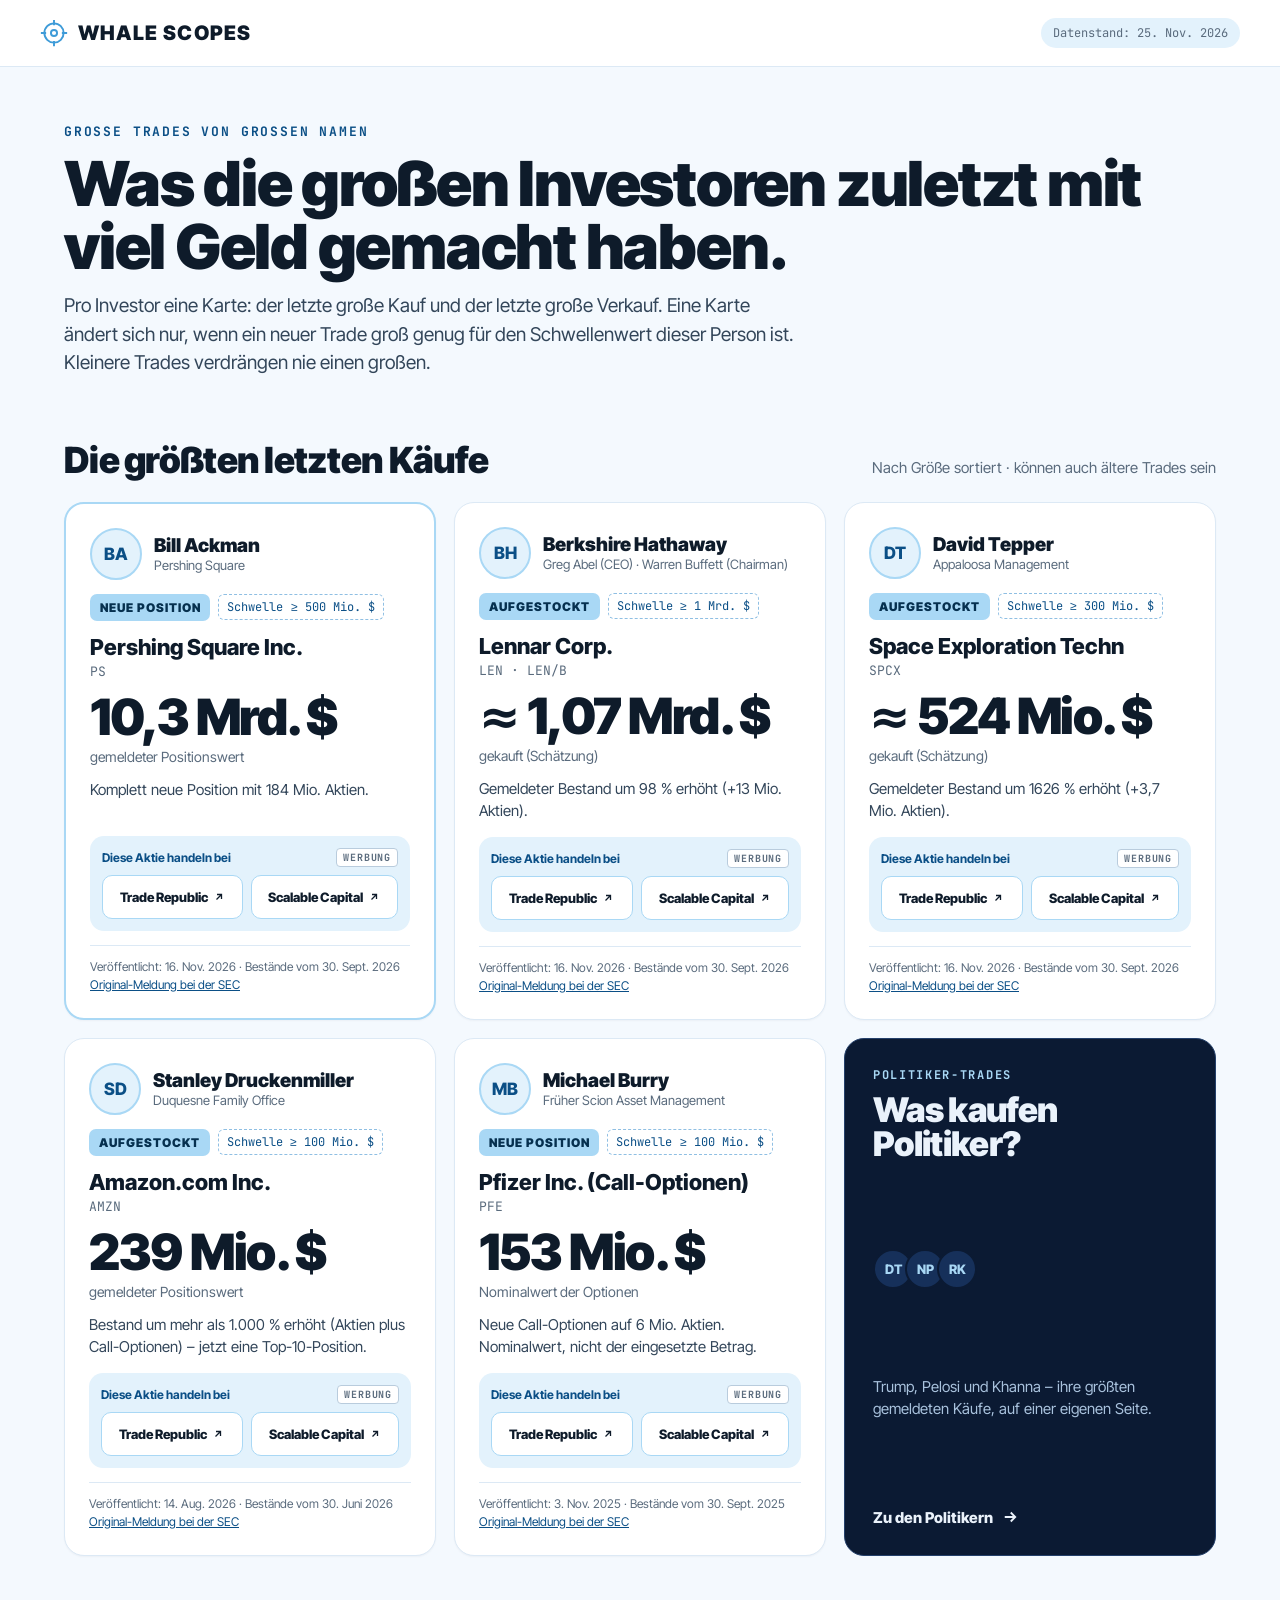
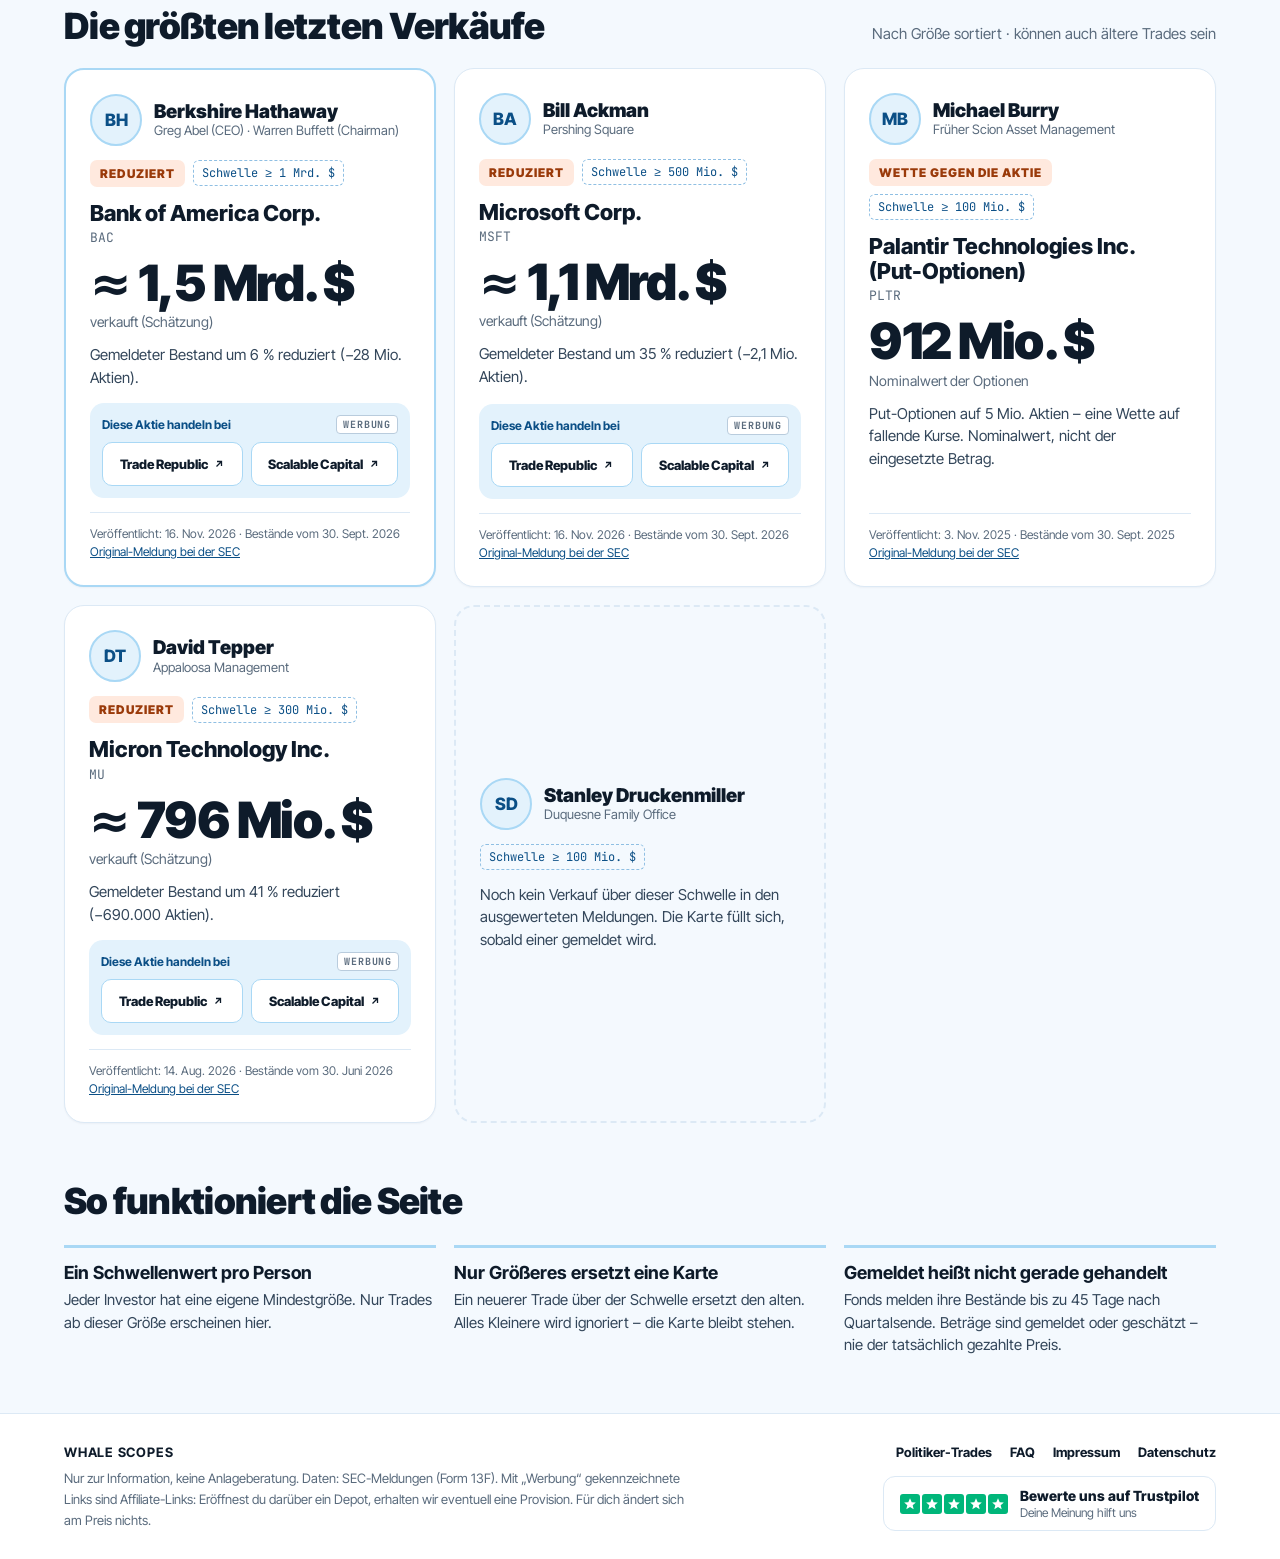
==== docs/index.html @ da3ca502 "Update big moves" ====
<!doctype html>
<html lang="de">
<head>
<meta charset="utf-8">
<meta name="viewport" content="width=device-width, initial-scale=1">
<title>Was kaufen Buffett, Burry &amp; Co.? Aktuelle Trades | Whale Scopes</title>
<meta name="description" content="Die größten Käufe und Verkäufe von Berkshire Hathaway, Bill Ackman, Michael Burry &amp; Co. – täglich aus den offiziellen SEC-Meldungen, einfach erklärt.">
<meta name="theme-color" content="#F4F9FE">
<meta name="trustpilot-one-time-domain-verification-id" content="1cc8e668-2d0d-4c71-b0ce-510bf05b05b6"/>
<meta name="google-site-verification" content="2f5mB1cgoJhLvLpvAKHWydvou3IHcgh0cFilNLKZxQE" />
<link rel="canonical" href="https://whale-scopes.com/">

<!-- Vorschau beim Teilen (WhatsApp, X, LinkedIn …) -->
<meta property="og:type" content="website">
<meta property="og:site_name" content="Whale Scopes">
<meta property="og:locale" content="de_DE">
<meta property="og:url" content="https://whale-scopes.com/">
<meta property="og:title" content="Was kaufen Buffett, Burry &amp; Co.? Aktuelle Trades | Whale Scopes">
<meta property="og:description" content="Die größten Käufe und Verkäufe von Berkshire Hathaway, Bill Ackman, Michael Burry &amp; Co. – täglich aus den offiziellen SEC-Meldungen, einfach erklärt.">
<meta property="og:image" content="https://whale-scopes.com/og-image.png">
<meta property="og:image:width" content="1200">
<meta property="og:image:height" content="630">
<meta property="og:image:alt" content="Whale Scopes – Die großen Trades der großen Investoren">
<meta name="twitter:card" content="summary_large_image">

<link rel="icon" href="favicon.svg" type="image/svg+xml">
<link rel="apple-touch-icon" href="apple-touch-icon.png">
<link rel="preload" href="fonts/inter-tight-latin-wght-normal.woff2" as="font" type="font/woff2" crossorigin>
<link rel="stylesheet" href="styles.css">
<!-- Besucherstatistik ohne Cookies (Umami, siehe Datenschutzerklärung) -->
<script defer src="https://cloud.umami.is/script.js" data-website-id="475a2504-5ea3-425f-859b-b7cc82db88a3"></script>
<script src="common.js"></script>
<script src="cards.js"></script>

<script type="application/ld+json">
{
  "@context": "https://schema.org",
  "@type": "WebSite",
  "name": "Whale Scopes",
  "url": "https://whale-scopes.com/",
  "inLanguage": "de",
  "description": "Die größten gemeldeten Aktienkäufe und -verkäufe bekannter Investoren und Politiker, verständlich aufbereitet aus offiziellen Meldungen.",
  "publisher": {
    "@type": "Organization",
    "name": "Whale Scopes",
    "url": "https://whale-scopes.com/",
    "logo": "https://whale-scopes.com/apple-touch-icon.png",
    "email": "whalescopes@gmail.com"
  }
}
</script>
</head>
<body>

<header>
  <div class="wrap bar">
    <a class="logo" href="./">
      <svg width="28" height="28" viewBox="0 0 32 32" fill="none" stroke-width="2.2" aria-hidden="true"><circle cx="16" cy="16" r="11"/><circle cx="16" cy="16" r="3.5"/><path d="M16 1v6M16 25v6M1 16h6M25 16h6"/></svg>
      WHALE SCOPES
    </a>
    <span class="status" id="status" role="status"><!-- PRERENDER:status -->Zuletzt geprüft: 25. Nov. 2026<!-- /PRERENDER:status --></span>
  </div>
</header>

<main class="wrap">
  <section class="hero">
    <div class="eyebrow reveal">GROSSE TRADES VON GROSSEN NAMEN</div>
    <h1 class="reveal" style="--delay:80ms">Was die großen Investoren zuletzt mit viel Geld gemacht haben.</h1>
    <p class="lead reveal" style="--delay:160ms">Pro Investor eine Karte: der letzte große Kauf und der letzte große Verkauf. Eine Karte ändert sich nur, wenn ein neuer Trade groß genug für den Schwellenwert dieser Person ist. Kleinere Trades verdrängen nie einen großen.</p>
  </section>

  <section class="moves" aria-labelledby="buys-title">
    <div class="sec-head reveal">
      <h2 id="buys-title">Die größten letzten Käufe</h2>
      <p>Nach Größe sortiert · können auch ältere Trades sein</p>
    </div>
    <div class="grid" id="buys"><!-- PRERENDER:buys -->
    <article class="card reveal top" style="--delay:0ms" aria-label="Bill Ackman kauft Pershing Square Inc.">
      
    <div class="who">
      <div class="avatar" aria-hidden="true">BA</div>
      <div><h3 class="name">Bill Ackman</h3><div class="sub">Pershing Square</div></div>
    </div>
      <div class="row">
        <span class="label buy">NEUE POSITION</span><span class="threshold" title="Nur Trades ab dieser Größe werden angezeigt">Schwelle ≥ 500 Mio. $</span>
      </div>
      <div><div class="company">Pershing Square Inc.</div><div class="ticker">PS</div></div>
      <div><div class="amount">10,3 Mrd. $</div><div class="amount-note">gemeldeter Positionswert</div></div>
      <p class="note">Komplett neue Position mit 184 Mio. Aktien.</p>
      <div class="brokers">
        <div class="brokers-head"><span>Diese Aktie handeln bei</span><span class="ad">WERBUNG</span></div>
        <div class="brokers-row"><a class="broker-btn" href="https://traderepublic.com/de-de" target="_blank" rel="sponsored noopener">Trade Republic
        <svg width="12" height="12" viewBox="0 0 24 24" fill="none" stroke="currentColor" stroke-width="2.6" aria-hidden="true"><path d="M7 17L17 7M8 7h9v9"/></svg></a><a class="broker-btn" href="https://de.scalable.capital/" target="_blank" rel="sponsored noopener">Scalable Capital
        <svg width="12" height="12" viewBox="0 0 24 24" fill="none" stroke="currentColor" stroke-width="2.6" aria-hidden="true"><path d="M7 17L17 7M8 7h9v9"/></svg></a></div>
      </div>
      <div class="meta">Veröffentlicht: 16. Nov. 2026 · Bestände vom 30. Sept. 2026<br>
        <a href="https://www.sec.gov/Archives/edgar/data/2026053/000117266126005427/" target="_blank" rel="noopener">Original-Meldung bei der SEC</a></div>
    </article>
    <article class="card reveal" style="--delay:90ms" aria-label="Berkshire Hathaway kauft Lennar Corp.">
      
    <div class="who">
      <div class="avatar" aria-hidden="true">BH</div>
      <div><h3 class="name">Berkshire Hathaway</h3><div class="sub">Greg Abel (CEO) · Warren Buffett (Chairman)</div></div>
    </div>
      <div class="row">
        <span class="label buy">AUFGESTOCKT</span><span class="threshold" title="Nur Trades ab dieser Größe werden angezeigt">Schwelle ≥ 1 Mrd. $</span>
      </div>
      <div><div class="company">Lennar Corp.</div><div class="ticker">LEN · LEN/B</div></div>
      <div><div class="amount">≈ 1,07 Mrd. $</div><div class="amount-note">gekauft (Schätzung)</div></div>
      <p class="note">Gemeldeter Bestand um 98 % erhöht (+13 Mio. Aktien).</p>
      <div class="brokers">
        <div class="brokers-head"><span>Diese Aktie handeln bei</span><span class="ad">WERBUNG</span></div>
        <div class="brokers-row"><a class="broker-btn" href="https://traderepublic.com/de-de" target="_blank" rel="sponsored noopener">Trade Republic
        <svg width="12" height="12" viewBox="0 0 24 24" fill="none" stroke="currentColor" stroke-width="2.6" aria-hidden="true"><path d="M7 17L17 7M8 7h9v9"/></svg></a><a class="broker-btn" href="https://de.scalable.capital/" target="_blank" rel="sponsored noopener">Scalable Capital
        <svg width="12" height="12" viewBox="0 0 24 24" fill="none" stroke="currentColor" stroke-width="2.6" aria-hidden="true"><path d="M7 17L17 7M8 7h9v9"/></svg></a></div>
      </div>
      <div class="meta">Veröffentlicht: 16. Nov. 2026 · Bestände vom 30. Sept. 2026<br>
        <a href="https://www.sec.gov/Archives/edgar/data/1067983/000119312526463399/" target="_blank" rel="noopener">Original-Meldung bei der SEC</a></div>
    </article>
    <article class="card reveal" style="--delay:180ms" aria-label="David Tepper kauft Space Exploration Techn">
      
    <div class="who">
      <div class="avatar" aria-hidden="true">DT</div>
      <div><h3 class="name">David Tepper</h3><div class="sub">Appaloosa Management</div></div>
    </div>
      <div class="row">
        <span class="label buy">AUFGESTOCKT</span><span class="threshold" title="Nur Trades ab dieser Größe werden angezeigt">Schwelle ≥ 300 Mio. $</span>
      </div>
      <div><div class="company">Space Exploration Techn</div><div class="ticker">SPCX</div></div>
      <div><div class="amount">≈ 524 Mio. $</div><div class="amount-note">gekauft (Schätzung)</div></div>
      <p class="note">Gemeldeter Bestand um 1626 % erhöht (+3,7 Mio. Aktien).</p>
      <div class="brokers">
        <div class="brokers-head"><span>Diese Aktie handeln bei</span><span class="ad">WERBUNG</span></div>
        <div class="brokers-row"><a class="broker-btn" href="https://traderepublic.com/de-de" target="_blank" rel="sponsored noopener">Trade Republic
        <svg width="12" height="12" viewBox="0 0 24 24" fill="none" stroke="currentColor" stroke-width="2.6" aria-hidden="true"><path d="M7 17L17 7M8 7h9v9"/></svg></a><a class="broker-btn" href="https://de.scalable.capital/" target="_blank" rel="sponsored noopener">Scalable Capital
        <svg width="12" height="12" viewBox="0 0 24 24" fill="none" stroke="currentColor" stroke-width="2.6" aria-hidden="true"><path d="M7 17L17 7M8 7h9v9"/></svg></a></div>
      </div>
      <div class="meta">Veröffentlicht: 16. Nov. 2026 · Bestände vom 30. Sept. 2026<br>
        <a href="https://www.sec.gov/Archives/edgar/data/1656456/000165645626000004/" target="_blank" rel="noopener">Original-Meldung bei der SEC</a></div>
    </article>
    <article class="card reveal" style="--delay:0ms" aria-label="Stanley Druckenmiller kauft Amazon.com Inc.">
      
    <div class="who">
      <div class="avatar" aria-hidden="true">SD</div>
      <div><h3 class="name">Stanley Druckenmiller</h3><div class="sub">Duquesne Family Office</div></div>
    </div>
      <div class="row">
        <span class="label buy">AUFGESTOCKT</span><span class="threshold" title="Nur Trades ab dieser Größe werden angezeigt">Schwelle ≥ 100 Mio. $</span>
      </div>
      <div><div class="company">Amazon.com Inc.</div><div class="ticker">AMZN</div></div>
      <div><div class="amount">239 Mio. $</div><div class="amount-note">gemeldeter Positionswert</div></div>
      <p class="note">Bestand um mehr als 1.000 % erhöht (Aktien plus Call-Optionen) – jetzt eine Top-10-Position.</p>
      <div class="brokers">
        <div class="brokers-head"><span>Diese Aktie handeln bei</span><span class="ad">WERBUNG</span></div>
        <div class="brokers-row"><a class="broker-btn" href="https://traderepublic.com/de-de" target="_blank" rel="sponsored noopener">Trade Republic
        <svg width="12" height="12" viewBox="0 0 24 24" fill="none" stroke="currentColor" stroke-width="2.6" aria-hidden="true"><path d="M7 17L17 7M8 7h9v9"/></svg></a><a class="broker-btn" href="https://de.scalable.capital/" target="_blank" rel="sponsored noopener">Scalable Capital
        <svg width="12" height="12" viewBox="0 0 24 24" fill="none" stroke="currentColor" stroke-width="2.6" aria-hidden="true"><path d="M7 17L17 7M8 7h9v9"/></svg></a></div>
      </div>
      <div class="meta">Veröffentlicht: 14. Aug. 2026 · Bestände vom 30. Juni 2026<br>
        <a href="https://www.sec.gov/cgi-bin/browse-edgar?action=getcompany&amp;type=13F-HR&amp;CIK=0001536411" target="_blank" rel="noopener">Original-Meldung bei der SEC</a></div>
    </article>
    <article class="card reveal" style="--delay:90ms" aria-label="Michael Burry kauft Pfizer Inc. (Call-Optionen)">
      
    <div class="who">
      <div class="avatar" aria-hidden="true">MB</div>
      <div><h3 class="name">Michael Burry</h3><div class="sub">Früher Scion Asset Management</div></div>
    </div>
      <div class="row">
        <span class="label buy">NEUE POSITION</span><span class="threshold" title="Nur Trades ab dieser Größe werden angezeigt">Schwelle ≥ 100 Mio. $</span>
      </div>
      <div><div class="company">Pfizer Inc. (Call-Optionen)</div><div class="ticker">PFE</div></div>
      <div><div class="amount">153 Mio. $</div><div class="amount-note">Nominalwert der Optionen</div></div>
      <p class="note">Neue Call-Optionen auf 6 Mio. Aktien. Nominalwert, nicht der eingesetzte Betrag.</p>
      <div class="brokers">
        <div class="brokers-head"><span>Diese Aktie handeln bei</span><span class="ad">WERBUNG</span></div>
        <div class="brokers-row"><a class="broker-btn" href="https://traderepublic.com/de-de" target="_blank" rel="sponsored noopener">Trade Republic
        <svg width="12" height="12" viewBox="0 0 24 24" fill="none" stroke="currentColor" stroke-width="2.6" aria-hidden="true"><path d="M7 17L17 7M8 7h9v9"/></svg></a><a class="broker-btn" href="https://de.scalable.capital/" target="_blank" rel="sponsored noopener">Scalable Capital
        <svg width="12" height="12" viewBox="0 0 24 24" fill="none" stroke="currentColor" stroke-width="2.6" aria-hidden="true"><path d="M7 17L17 7M8 7h9v9"/></svg></a></div>
      </div>
      <div class="meta">Veröffentlicht: 3. Nov. 2025 · Bestände vom 30. Sept. 2025<br>
        <a href="https://www.sec.gov/Archives/edgar/data/1649339/000164933925000007/" target="_blank" rel="noopener">Original-Meldung bei der SEC</a></div>
    </article>
    <a class="gate reveal" href="politiker.html" style="--delay:180ms">
      <div>
        <div class="gate-kicker">POLITIKER-TRADES</div>
        <div class="gate-title" style="margin-top:10px">Was kaufen Politiker?</div>
      </div>
      <div class="gate-avatars" aria-hidden="true"><span>DT</span><span>NP</span><span>RK</span></div>
      <div class="gate-text">Trump, Pelosi und Khanna – ihre größten gemeldeten Käufe, auf einer eigenen Seite.</div>
      <div class="gate-cta">Zu den Politikern
        <svg width="18" height="18" viewBox="0 0 24 24" fill="none" stroke="currentColor" stroke-width="2.4" aria-hidden="true"><path d="M5 12h14M13 6l6 6-6 6"/></svg></div>
    </a><!-- /PRERENDER:buys --></div>
  </section>

  <section class="moves" aria-labelledby="sells-title">
    <div class="sec-head reveal">
      <h2 id="sells-title">Die größten letzten Verkäufe</h2>
      <p>Nach Größe sortiert · können auch ältere Trades sein</p>
    </div>
    <div class="grid" id="sells"><!-- PRERENDER:sells -->
    <article class="card reveal top" style="--delay:0ms" aria-label="Berkshire Hathaway verkauft Bank of America Corp.">
      
    <div class="who">
      <div class="avatar" aria-hidden="true">BH</div>
      <div><h3 class="name">Berkshire Hathaway</h3><div class="sub">Greg Abel (CEO) · Warren Buffett (Chairman)</div></div>
    </div>
      <div class="row">
        <span class="label sell">REDUZIERT</span><span class="threshold" title="Nur Trades ab dieser Größe werden angezeigt">Schwelle ≥ 1 Mrd. $</span>
      </div>
      <div><div class="company">Bank of America Corp.</div><div class="ticker">BAC</div></div>
      <div><div class="amount">≈ 1,5 Mrd. $</div><div class="amount-note">verkauft (Schätzung)</div></div>
      <p class="note">Gemeldeter Bestand um 6 % reduziert (−28 Mio. Aktien).</p>
      <div class="brokers">
        <div class="brokers-head"><span>Diese Aktie handeln bei</span><span class="ad">WERBUNG</span></div>
        <div class="brokers-row"><a class="broker-btn" href="https://traderepublic.com/de-de" target="_blank" rel="sponsored noopener">Trade Republic
        <svg width="12" height="12" viewBox="0 0 24 24" fill="none" stroke="currentColor" stroke-width="2.6" aria-hidden="true"><path d="M7 17L17 7M8 7h9v9"/></svg></a><a class="broker-btn" href="https://de.scalable.capital/" target="_blank" rel="sponsored noopener">Scalable Capital
        <svg width="12" height="12" viewBox="0 0 24 24" fill="none" stroke="currentColor" stroke-width="2.6" aria-hidden="true"><path d="M7 17L17 7M8 7h9v9"/></svg></a></div>
      </div>
      <div class="meta">Veröffentlicht: 16. Nov. 2026 · Bestände vom 30. Sept. 2026<br>
        <a href="https://www.sec.gov/Archives/edgar/data/1067983/000119312526463399/" target="_blank" rel="noopener">Original-Meldung bei der SEC</a></div>
    </article>
    <article class="card reveal" style="--delay:90ms" aria-label="Bill Ackman verkauft Microsoft Corp.">
      
    <div class="who">
      <div class="avatar" aria-hidden="true">BA</div>
      <div><h3 class="name">Bill Ackman</h3><div class="sub">Pershing Square</div></div>
    </div>
      <div class="row">
        <span class="label sell">REDUZIERT</span><span class="threshold" title="Nur Trades ab dieser Größe werden angezeigt">Schwelle ≥ 500 Mio. $</span>
      </div>
      <div><div class="company">Microsoft Corp.</div><div class="ticker">MSFT</div></div>
      <div><div class="amount">≈ 1,1 Mrd. $</div><div class="amount-note">verkauft (Schätzung)</div></div>
      <p class="note">Gemeldeter Bestand um 35 % reduziert (−2,1 Mio. Aktien).</p>
      <div class="brokers">
        <div class="brokers-head"><span>Diese Aktie handeln bei</span><span class="ad">WERBUNG</span></div>
        <div class="brokers-row"><a class="broker-btn" href="https://traderepublic.com/de-de" target="_blank" rel="sponsored noopener">Trade Republic
        <svg width="12" height="12" viewBox="0 0 24 24" fill="none" stroke="currentColor" stroke-width="2.6" aria-hidden="true"><path d="M7 17L17 7M8 7h9v9"/></svg></a><a class="broker-btn" href="https://de.scalable.capital/" target="_blank" rel="sponsored noopener">Scalable Capital
        <svg width="12" height="12" viewBox="0 0 24 24" fill="none" stroke="currentColor" stroke-width="2.6" aria-hidden="true"><path d="M7 17L17 7M8 7h9v9"/></svg></a></div>
      </div>
      <div class="meta">Veröffentlicht: 16. Nov. 2026 · Bestände vom 30. Sept. 2026<br>
        <a href="https://www.sec.gov/Archives/edgar/data/2026053/000117266126005427/" target="_blank" rel="noopener">Original-Meldung bei der SEC</a></div>
    </article>
    <article class="card reveal" style="--delay:180ms" aria-label="Michael Burry verkauft Palantir Technologies Inc. (Put-Optionen)">
      
    <div class="who">
      <div class="avatar" aria-hidden="true">MB</div>
      <div><h3 class="name">Michael Burry</h3><div class="sub">Früher Scion Asset Management</div></div>
    </div>
      <div class="row">
        <span class="label sell">WETTE GEGEN DIE AKTIE</span><span class="threshold" title="Nur Trades ab dieser Größe werden angezeigt">Schwelle ≥ 100 Mio. $</span>
      </div>
      <div><div class="company">Palantir Technologies Inc. (Put-Optionen)</div><div class="ticker">PLTR</div></div>
      <div><div class="amount">912 Mio. $</div><div class="amount-note">Nominalwert der Optionen</div></div>
      <p class="note">Put-Optionen auf 5 Mio. Aktien – eine Wette auf fallende Kurse. Nominalwert, nicht der eingesetzte Betrag.</p>
      
      <div class="meta">Veröffentlicht: 3. Nov. 2025 · Bestände vom 30. Sept. 2025<br>
        <a href="https://www.sec.gov/Archives/edgar/data/1649339/000164933925000007/" target="_blank" rel="noopener">Original-Meldung bei der SEC</a></div>
    </article>
    <article class="card reveal" style="--delay:0ms" aria-label="David Tepper verkauft Micron Technology Inc.">
      
    <div class="who">
      <div class="avatar" aria-hidden="true">DT</div>
      <div><h3 class="name">David Tepper</h3><div class="sub">Appaloosa Management</div></div>
    </div>
      <div class="row">
        <span class="label sell">REDUZIERT</span><span class="threshold" title="Nur Trades ab dieser Größe werden angezeigt">Schwelle ≥ 300 Mio. $</span>
      </div>
      <div><div class="company">Micron Technology Inc.</div><div class="ticker">MU</div></div>
      <div><div class="amount">≈ 796 Mio. $</div><div class="amount-note">verkauft (Schätzung)</div></div>
      <p class="note">Gemeldeter Bestand um 41 % reduziert (−690.000 Aktien).</p>
      <div class="brokers">
        <div class="brokers-head"><span>Diese Aktie handeln bei</span><span class="ad">WERBUNG</span></div>
        <div class="brokers-row"><a class="broker-btn" href="https://traderepublic.com/de-de" target="_blank" rel="sponsored noopener">Trade Republic
        <svg width="12" height="12" viewBox="0 0 24 24" fill="none" stroke="currentColor" stroke-width="2.6" aria-hidden="true"><path d="M7 17L17 7M8 7h9v9"/></svg></a><a class="broker-btn" href="https://de.scalable.capital/" target="_blank" rel="sponsored noopener">Scalable Capital
        <svg width="12" height="12" viewBox="0 0 24 24" fill="none" stroke="currentColor" stroke-width="2.6" aria-hidden="true"><path d="M7 17L17 7M8 7h9v9"/></svg></a></div>
      </div>
      <div class="meta">Veröffentlicht: 14. Aug. 2026 · Bestände vom 30. Juni 2026<br>
        <a href="https://www.sec.gov/Archives/edgar/data/1656456/000165645626000003/" target="_blank" rel="noopener">Original-Meldung bei der SEC</a></div>
    </article><article class="card empty reveal" style="--delay:90ms">
    <div class="who">
      <div class="avatar" aria-hidden="true">SD</div>
      <div><h3 class="name">Stanley Druckenmiller</h3><div class="sub">Duquesne Family Office</div></div>
    </div><div class="row"><span class="threshold" title="Nur Trades ab dieser Größe werden angezeigt">Schwelle ≥ 100 Mio. $</span></div>
      <p class="note">Noch kein Verkauf über dieser Schwelle in den ausgewerteten Meldungen. Die Karte füllt sich, sobald einer gemeldet wird.</p></article><!-- /PRERENDER:sells --></div>
  </section>

  <section class="how" aria-labelledby="how-title">
    <h2 id="how-title" class="reveal" style="margin-bottom:22px">So funktioniert die Seite</h2>
    <div class="how-grid">
      <div class="reveal"><strong>Ein Schwellenwert pro Person</strong><span>Jeder Investor hat eine eigene Mindestgröße. Nur Trades ab dieser Größe erscheinen hier.</span></div>
      <div class="reveal" style="--delay:100ms"><strong>Nur Größeres ersetzt eine Karte</strong><span>Ein neuerer Trade über der Schwelle ersetzt den alten. Alles Kleinere wird ignoriert – die Karte bleibt stehen.</span></div>
      <div class="reveal" style="--delay:200ms"><strong>Gemeldet heißt nicht gerade gehandelt</strong><span>Fonds melden ihre Bestände bis zu 45 Tage nach Quartalsende. Beträge sind gemeldet oder geschätzt – nie der tatsächlich gezahlte Preis.</span></div>
    </div>
  </section>
</main>

<footer>
  <div class="wrap foot-inner">
    <div>
      <strong style="color:var(--text);letter-spacing:.06em">WHALE SCOPES</strong>
      <p class="disclaimer" style="margin:6px 0 0">Nur zur Information, keine Anlageberatung. Daten: SEC-Meldungen (Form 13F). Mit „Werbung“ gekennzeichnete Links sind Affiliate-Links: Eröffnest du darüber ein Depot, erhalten wir eventuell eine Provision. Für dich ändert sich am Preis nichts.</p>
    </div>
    <div class="foot-right">
      <nav class="foot-links" aria-label="Rechtliches">
      <a href="politiker.html">Politiker-Trades</a>
      <a href="faq.html">FAQ</a>
      <a href="impressum.html">Impressum</a>
      <a href="datenschutz.html">Datenschutz</a>
    </nav>
      <a class="tp-badge" href="https://de.trustpilot.com/review/whale-scopes.com" target="_blank" rel="noopener">
        <span class="tp-stars" aria-hidden="true"><svg viewBox="0 0 24 24"><path d="M12 2l2.9 6.9 7.1.6-5.4 4.7 1.7 7-6.3-3.9-6.3 3.9 1.7-7L2 9.5l7.1-.6z"/></svg><svg viewBox="0 0 24 24"><path d="M12 2l2.9 6.9 7.1.6-5.4 4.7 1.7 7-6.3-3.9-6.3 3.9 1.7-7L2 9.5l7.1-.6z"/></svg><svg viewBox="0 0 24 24"><path d="M12 2l2.9 6.9 7.1.6-5.4 4.7 1.7 7-6.3-3.9-6.3 3.9 1.7-7L2 9.5l7.1-.6z"/></svg><svg viewBox="0 0 24 24"><path d="M12 2l2.9 6.9 7.1.6-5.4 4.7 1.7 7-6.3-3.9-6.3 3.9 1.7-7L2 9.5l7.1-.6z"/></svg><svg viewBox="0 0 24 24"><path d="M12 2l2.9 6.9 7.1.6-5.4 4.7 1.7 7-6.3-3.9-6.3 3.9 1.7-7L2 9.5l7.1-.6z"/></svg></span>
        <span class="tp-text"><strong>Bewerte uns auf Trustpilot</strong><small>Deine Meinung hilft uns</small></span>
      </a>
    </div>
  </div>
</footer>

<script>
/* =====================================================================
   Investoren-Seite. Die Karten stehen schon fertig im HTML (täglich vom
   Prerender-Skript geschrieben, gut für Google). Im Browser werden sie
   zusätzlich frisch aus trades.json und brokers.json gebaut.
   ===================================================================== */
const RELOAD_MINUTES = 60;
let rendered = false;

async function update() {
  let data, brokers;
  try { data = await WS.getJson('trades.json'); brokers = await WS.getJson('brokers.json'); }
  catch (e) { WS.reveal(); return; } // ohne Daten-Dateien bleiben die fertigen Karten stehen

  document.getElementById('buys').innerHTML = WSCards.investorSide(data, brokers, 'buy');
  document.getElementById('sells').innerHTML = WSCards.investorSide(data, brokers, 'sell');
  document.getElementById('status').textContent = WSCards.investorStatus(data);
  // nur beim ersten Mal sanft einblenden, spätere Aktualisierungen ohne Animation
  if (rendered) document.querySelectorAll('#buys .reveal, #sells .reveal').forEach(e => e.classList.add('in'));
  rendered = true;
  WS.reveal();
}

update();
setInterval(update, RELOAD_MINUTES * 60 * 1000);
</script>
</body>
</html>
---- docs/styles.css ----
/* Whale Scopes – gemeinsames Design für alle Seiten
   Hell (Investoren) und Dunkelblau (Politiker, <body class="dark">) */

/* Schriften liegen auf dem eigenen Server (keine Verbindung zu Google) */
@font-face {
  font-family: 'Inter Tight';
  src: url('fonts/inter-tight-latin-wght-normal.woff2') format('woff2');
  font-weight: 100 900;
  font-style: normal;
  font-display: swap;
}
@font-face {
  font-family: 'JetBrains Mono';
  src: url('fonts/jetbrains-mono-latin-wght-normal.woff2') format('woff2');
  font-weight: 100 800;
  font-style: normal;
  font-display: swap;
}

/* ---------- Farben ---------- */
:root {
  --bg: #F4F9FE; --surface: #FFFFFF; --card: #FFFFFF; --line: #DCE9F5;
  --text: #0E1B2A; --body: #33465A; --muted: #5A6B7D;
  --baby: #A9D8F5; --baby-soft: #E3F2FC; --blue-ink: #0B4F86; --accent: #3E9BD8;
  --buy-bg: #A9D8F5; --buy-ink: #06304F;
  --sell-soft: #FFE9DE; --sell-ink: #9A3A0A;
  --dashed: #8FBFE3; --btn-bg: #FFFFFF; --ad-bg: #FFFFFF; --ad-line: #B9CCDD;
  --shadow: 0 1px 2px rgba(14,27,42,.04);
  /* die "andere Welt" für die Wechsel-Karte */
  --gate-bg: #0B1A33; --gate-text: #EAF2FB; --gate-muted: #A9C2DD; --gate-line: #24406B;
  color-scheme: light;
}
body.dark {
  --bg: #08142A; --surface: #0B1A33; --card: #10223F; --line: #1F3A63;
  --text: #EAF2FB; --body: #C3D3E6; --muted: #93A9C4;
  --baby: #A9D8F5; --baby-soft: #16305A; --blue-ink: #A9D8F5; --accent: #A9D8F5;
  --buy-bg: #A9D8F5; --buy-ink: #06233D;
  --dashed: #3D6596; --btn-bg: #0B1A33; --ad-bg: #0B1A33; --ad-line: #355987;
  --shadow: 0 1px 3px rgba(0,0,0,.35);
  --gate-bg: #F4F9FE; --gate-text: #0E1B2A; --gate-muted: #4B5D70; --gate-line: #CFE3F4;
  color-scheme: dark;
}

/* ---------- Grundlagen ---------- */
* { box-sizing: border-box; }
html { scroll-behavior: smooth; }
body { margin: 0; background: var(--bg); color: var(--text); font-family: 'Inter Tight', Inter, system-ui, sans-serif; -webkit-font-smoothing: antialiased; }
a { color: var(--blue-ink); }
.wrap { max-width: 1200px; margin: 0 auto; padding: 0 24px; }

/* Kopfzeile */
header { background: var(--surface); border-bottom: 1px solid var(--line); }
.bar { display: flex; flex-wrap: wrap; align-items: center; justify-content: space-between; gap: 12px; padding: 18px 0; }
.logo { display: flex; align-items: center; gap: 10px; font-weight: 900; font-size: 20px; letter-spacing: .06em; color: var(--text); text-decoration: none; }
.logo svg { stroke: var(--accent); }
.status { font-family: 'JetBrains Mono', monospace; font-size: 12px; color: var(--muted); background: var(--baby-soft); border-radius: 999px; padding: 7px 12px; }

/* Startbereich */
.hero { padding: 56px 0 24px; }
.eyebrow { font-family: 'JetBrains Mono', monospace; font-size: 13px; font-weight: 700; letter-spacing: .14em; color: var(--blue-ink); }
h1 { margin: 12px 0 14px; font-size: clamp(34px, 5.5vw, 62px); line-height: 1.02; font-weight: 900; letter-spacing: -.02em; }
.lead { margin: 0; font-size: 19px; line-height: 1.5; color: var(--body); max-width: 740px; }
.notice { margin-top: 22px; max-width: 740px; font-size: 15px; line-height: 1.55; color: var(--body); background: var(--baby-soft); border: 1px solid var(--line); border-radius: 14px; padding: 14px 16px; }

/* Abschnitte und Karten */
section.moves { padding: 36px 0 12px; }
.sec-head { display: flex; flex-wrap: wrap; align-items: baseline; justify-content: space-between; gap: 8px; margin-bottom: 20px; }
h2 { margin: 0; font-size: 36px; font-weight: 900; letter-spacing: -.02em; }
.sec-head p { margin: 0; color: var(--muted); font-size: 15px; }
.grid { display: grid; grid-template-columns: repeat(auto-fill, minmax(300px, 1fr)); gap: 18px; }
.card { background: var(--card); border: 1px solid var(--line); border-radius: 20px; padding: 24px; display: flex; flex-direction: column; gap: 14px; box-shadow: var(--shadow); }
.card.top { border: 2px solid var(--baby); }
.who { display: flex; align-items: center; gap: 12px; }
.avatar { width: 52px; height: 52px; border-radius: 50%; flex: none; display: flex; align-items: center; justify-content: center; font-weight: 800; font-size: 17px; background: var(--baby-soft); color: var(--blue-ink); border: 2px solid var(--baby); }
.name { margin: 0; font-weight: 900; font-size: 19px; line-height: 1.15; }
.sub { font-size: 13px; color: var(--muted); }
.row { display: flex; flex-wrap: wrap; align-items: center; gap: 8px; }
.label { display: inline-flex; align-items: center; gap: 6px; font-weight: 900; font-size: 12px; letter-spacing: .08em; border-radius: 7px; padding: 6px 10px; }
.label.buy { background: var(--buy-bg); color: var(--buy-ink); }
.label.sell { background: var(--sell-soft); color: var(--sell-ink); }
.new { font-family: 'JetBrains Mono', monospace; font-size: 11px; font-weight: 700; background: var(--blue-ink); color: var(--surface); border-radius: 4px; padding: 3px 7px; }
.threshold { font-family: 'JetBrains Mono', monospace; font-size: 12px; color: var(--blue-ink); border: 1px dashed var(--dashed); border-radius: 6px; padding: 4px 8px; }
.company { font-size: 22px; font-weight: 800; line-height: 1.15; }
.ticker { font-family: 'JetBrains Mono', monospace; font-size: 13px; color: var(--muted); margin-top: 3px; }
.amount { font-size: 50px; font-weight: 900; line-height: .95; letter-spacing: -.03em; }
.amount.range { font-size: 44px; }
.amount-note { font-size: 14px; color: var(--muted); margin-top: 6px; }
.note { margin: 0; font-size: 15px; line-height: 1.5; color: var(--body); flex-grow: 1; }
.meta { font-size: 12px; color: var(--muted); line-height: 1.5; border-top: 1px solid var(--line); padding-top: 12px; }
.empty { background: transparent; border: 2px dashed var(--line); box-shadow: none; justify-content: center; }
.empty .note { flex-grow: 0; }

/* Broker-Buttons (Werbung) */
.brokers { background: var(--baby-soft); border-radius: 14px; padding: 12px; display: flex; flex-direction: column; gap: 8px; }
.brokers-head { display: flex; align-items: center; justify-content: space-between; gap: 8px; font-size: 12px; font-weight: 700; color: var(--blue-ink); }
.ad { font-family: 'JetBrains Mono', monospace; font-size: 10px; font-weight: 700; letter-spacing: .08em; color: var(--muted); border: 1px solid var(--ad-line); border-radius: 4px; padding: 2px 6px; background: var(--ad-bg); }
.brokers-row { display: flex; flex-wrap: wrap; gap: 8px; }
.broker-btn { flex: 1 1 auto; white-space: nowrap; display: flex; align-items: center; justify-content: center; gap: 5px; min-height: 44px; padding: 0 10px; border-radius: 10px; background: var(--btn-bg); border: 1px solid var(--baby); color: var(--text); font-weight: 800; font-size: 13px; text-decoration: none; transition: background .2s ease, color .2s ease; }
.broker-btn:hover { background: var(--baby); color: #06233D; }
.broker-btn svg { flex: none; }

/* Wechsel-Karte zur anderen Seite (Politiker <-> Investoren) */
.gate { position: relative; overflow: hidden; display: flex; flex-direction: column; justify-content: space-between; gap: 18px; min-height: 260px; padding: 28px; border-radius: 20px; background: var(--gate-bg); color: var(--gate-text); border: 1px solid var(--gate-line); text-decoration: none; transition: transform .35s ease, box-shadow .35s ease; }
.gate:hover { transform: translateY(-3px); box-shadow: 0 12px 30px rgba(8,20,42,.25); }
.gate .gate-kicker { font-family: 'JetBrains Mono', monospace; font-size: 12px; font-weight: 700; letter-spacing: .14em; color: #A9D8F5; }
body.dark .gate .gate-kicker { color: #0B4F86; }
.gate .gate-title { font-size: 34px; font-weight: 900; line-height: 1.02; letter-spacing: -.02em; }
.gate .gate-text { font-size: 15px; line-height: 1.5; color: var(--gate-muted); }
.gate .gate-cta { display: inline-flex; align-items: center; gap: 8px; font-weight: 800; font-size: 15px; }
.gate .gate-cta svg { transition: transform .35s ease; }
.gate:hover .gate-cta svg { transform: translateX(4px); }
.gate .gate-avatars { display: flex; }
.gate .gate-avatars span { width: 40px; height: 40px; border-radius: 50%; display: flex; align-items: center; justify-content: center; font-weight: 800; font-size: 13px; background: #16305A; color: #A9D8F5; border: 2px solid var(--gate-bg); margin-left: -8px; }
.gate .gate-avatars span:first-child { margin-left: 0; }
body.dark .gate .gate-avatars span { background: #E3F2FC; color: #0B4F86; }

/* Erklärung */
.how { padding: 44px 0 56px; }
.how-grid { display: grid; grid-template-columns: repeat(auto-fit, minmax(250px, 1fr)); gap: 18px; }
.how-grid div { border-top: 3px solid var(--baby); padding-top: 14px; }
.how-grid strong { display: block; font-size: 18px; margin-bottom: 6px; }
.how-grid span { font-size: 15px; line-height: 1.5; color: var(--body); }

/* Fußzeile */
footer { border-top: 1px solid var(--line); background: var(--surface); }
.foot-inner { display: flex; flex-wrap: wrap; justify-content: space-between; align-items: flex-start; gap: 16px; padding: 28px 24px; font-size: 13px; color: var(--muted); line-height: 1.6; }
.foot-links { display: flex; gap: 18px; flex-wrap: wrap; }
.foot-links a { color: var(--text); font-weight: 700; text-decoration: none; }
.foot-links a:hover { text-decoration: underline; }
.disclaimer { max-width: 640px; }

/* Trustpilot-Button im Footer (normaler Link, lädt nichts von Trustpilot) */
.foot-right { display: flex; flex-direction: column; align-items: flex-end; gap: 14px; }
.tp-badge { display: inline-flex; align-items: center; gap: 12px; min-height: 44px; padding: 10px 16px; border-radius: 12px; border: 1px solid var(--line); background: var(--card); color: var(--text); text-decoration: none; transition: border-color .2s ease, transform .2s ease; }
.tp-badge:hover { border-color: #00B67A; transform: translateY(-1px); }
.tp-stars { display: flex; gap: 2px; }
.tp-stars svg { width: 20px; height: 20px; padding: 3px; background: #00B67A; fill: #FFFFFF; border-radius: 3px; }
.tp-text { display: flex; flex-direction: column; line-height: 1.25; }
.tp-text strong { font-size: 14px; font-weight: 800; }
.tp-text small { font-size: 12px; color: var(--muted); }
@media (max-width: 640px) { .foot-right { align-items: flex-start; } }
@media (prefers-reduced-motion: reduce) { .tp-badge { transition: none; } }

/* Unterseiten (Impressum, Datenschutz) */
.legal { max-width: 760px; padding: 48px 24px 64px; }
.legal h1 { font-size: clamp(32px, 5vw, 48px); }
.legal h2 { font-size: 22px; margin: 32px 0 8px; }
.legal p, .legal li { font-size: 16px; line-height: 1.65; color: var(--body); }
.placeholder { background: #FFF6D6; border: 1px dashed #D8B64A; border-radius: 12px; padding: 14px 16px; color: #5C4A0E; font-size: 14px; line-height: 1.55; }
.back { display: inline-block; margin-bottom: 8px; font-weight: 700; text-decoration: none; }

/* ---------- Sanfte Bewegung beim Scrollen ---------- */
/* Nur wenn JavaScript läuft (Klasse "js" am <html>), sonst ist alles sofort sichtbar */
.js .reveal { opacity: 0; transform: translateY(18px); transition: opacity .8s cubic-bezier(.22,.61,.36,1), transform .8s cubic-bezier(.22,.61,.36,1); transition-delay: var(--delay, 0ms); }
.js .reveal.in { opacity: 1; transform: none; }
@media (prefers-reduced-motion: reduce) {
  html { scroll-behavior: auto; }
  .js .reveal { opacity: 1; transform: none; transition: none; }
  .gate, .gate .gate-cta svg, .broker-btn { transition: none; }
}

/* =====================================================================
   Handy (schmale Bildschirme bis 640px). Laptop/Desktop bleibt unverändert.
   ===================================================================== */
@media (max-width: 640px) {
  .wrap { padding: 0 14px; }

  /* Kopfzeile in Babyblau, bleibt beim Scrollen oben */
  header { position: sticky; top: 0; z-index: 20; background: #A9D8F5; border-bottom: 0; box-shadow: 0 2px 12px rgba(6,48,79,.12); }
  .bar { padding: 12px 10px; flex-wrap: nowrap; gap: 10px; }
  .logo { white-space: nowrap; flex-shrink: 0; }
  .logo { font-size: 16px; gap: 8px; color: #06304F; }
  .logo svg { width: 22px; height: 22px; stroke: #06304F; }
  .status { font-size: 10px; padding: 5px 9px; background: rgba(255,255,255,.6); color: #06304F; white-space: nowrap; }

  /* Startbereich kompakter */
  .hero { padding: 26px 0 8px; }
  .eyebrow { font-size: 11px; }
  h1 { font-size: 30px; margin: 8px 0 10px; }
  .lead { font-size: 15px; }
  .notice { font-size: 13px; padding: 12px 14px; margin-top: 14px; }

  section.moves { padding: 22px 0 6px; }
  .sec-head { margin-bottom: 12px; gap: 4px; }
  h2 { font-size: 24px; }
  .sec-head p { font-size: 12px; }

  /* Zwei Karten nebeneinander */
  .grid { grid-template-columns: repeat(2, minmax(0, 1fr)); gap: 10px; }
  .card { padding: 13px; gap: 9px; border-radius: 16px; min-width: 0; }
  .card.top { border-width: 2px; }
  .who { gap: 8px; align-items: flex-start; }
  .avatar { width: 34px; height: 34px; font-size: 12px; border-width: 1.5px; }
  .name { font-size: 14px; line-height: 1.2; overflow-wrap: anywhere; }
  .sub { font-size: 10.5px; line-height: 1.3; display: -webkit-box; -webkit-line-clamp: 2; -webkit-box-orient: vertical; overflow: hidden; }
  .row { gap: 5px; }
  .label { font-size: 9.5px; padding: 4px 7px; letter-spacing: .06em; }
  .threshold { font-size: 9.5px; padding: 3px 6px; }
  .new { font-size: 9.5px; padding: 2px 6px; }
  .company { font-size: 15px; overflow-wrap: anywhere; }
  .ticker { font-size: 10.5px; }
  .amount { font-size: 25px; letter-spacing: -.02em; }
  .amount.range { font-size: 22px; }
  .amount-note { font-size: 10.5px; margin-top: 4px; }
  .note { flex-grow: 0; font-size: 12px; line-height: 1.45; max-height: calc(12px * 1.45 * 4); display: -webkit-box; -webkit-line-clamp: 4; -webkit-box-orient: vertical; overflow: hidden; }
  .card .brokers { margin-top: auto; }
  .meta { font-size: 10px; padding-top: 8px; }

  /* Broker-Buttons untereinander */
  .brokers { padding: 8px; gap: 6px; border-radius: 12px; }
  .brokers-head { font-size: 10px; flex-wrap: wrap; gap: 4px; }
  .ad { font-size: 8.5px; padding: 1px 5px; }
  .brokers-row { flex-direction: column; gap: 6px; }
  .broker-btn { min-height: 40px; font-size: 12px; padding: 0 8px; }

  /* Wechsel-Karte über die ganze Breite, flacher */
  .gate { grid-column: 1 / -1; min-height: 0; padding: 18px; gap: 10px; border-radius: 16px; }
  .gate .gate-title { font-size: 24px; }
  .gate .gate-text { font-size: 13px; }
  .gate .gate-avatars span { width: 32px; height: 32px; font-size: 11px; }

  .how { padding: 28px 0 36px; }
  .how-grid { gap: 14px; }
  .how-grid strong { font-size: 16px; }
  .how-grid span { font-size: 13.5px; }

  .foot-inner { padding: 22px 14px; }
  .legal { padding: 24px 14px 40px; }
  .legal h1 { font-size: 30px; }
  .legal h2 { font-size: 19px; margin-top: 26px; }
  .legal p, .legal li { font-size: 15px; }
}

/* Dunkle Politiker-Seite: Kopfzeile ebenfalls in Babyblau */
@media (max-width: 640px) {
  body.dark header { background: #A9D8F5; }
  body.dark .logo, body.dark .status { color: #06304F; }
  body.dark .logo svg { stroke: #06304F; }
}

/* Schmale Handys: Karten wieder einzeln, damit nichts gequetscht wird */
@media (max-width: 340px) {
  .grid { grid-template-columns: minmax(0, 1fr); }
}

/* „Auf Startbildschirm“-Button im Footer (sieht aus wie die anderen Footer-Links) */
.pin-btn { display: inline-flex; align-items: center; gap: 6px; padding: 0; border: 0; background: none; font: inherit; font-weight: 700; color: var(--text); cursor: pointer; }
.pin-btn[hidden] { display: none; }
.pin-btn:hover { text-decoration: underline; }
.pin-btn svg { width: 15px; height: 15px; fill: none; stroke: var(--accent); stroke-width: 2; stroke-linecap: round; stroke-linejoin: round; }
.pin-hint { margin: -6px 0 0; max-width: 300px; padding: 10px 12px; border: 1px solid var(--line); border-radius: 10px; background: var(--baby-soft); color: var(--body); font-size: 13px; line-height: 1.5; text-align: left; }
.pin-hint strong { color: var(--text); }
.pin-hint .pin-share { width: 15px; height: 15px; vertical-align: -2px; fill: none; stroke: currentColor; stroke-width: 2; stroke-linecap: round; stroke-linejoin: round; }

/* Schmale Handys: Kopfzeile etwas kompakter, damit Logo und Datum mit Abstand zum Rand nebeneinander passen */
@media (max-width: 400px) {
  .logo { font-size: 14px; gap: 6px; }
  .logo svg { width: 20px; height: 20px; }
  .status { font-size: 9px; padding: 4px 7px; letter-spacing: -0.01em; }
}
@media (max-width: 340px) {
  .status { font-size: 8px; padding: 4px 6px; }
  .logo { font-size: 13px; }
}
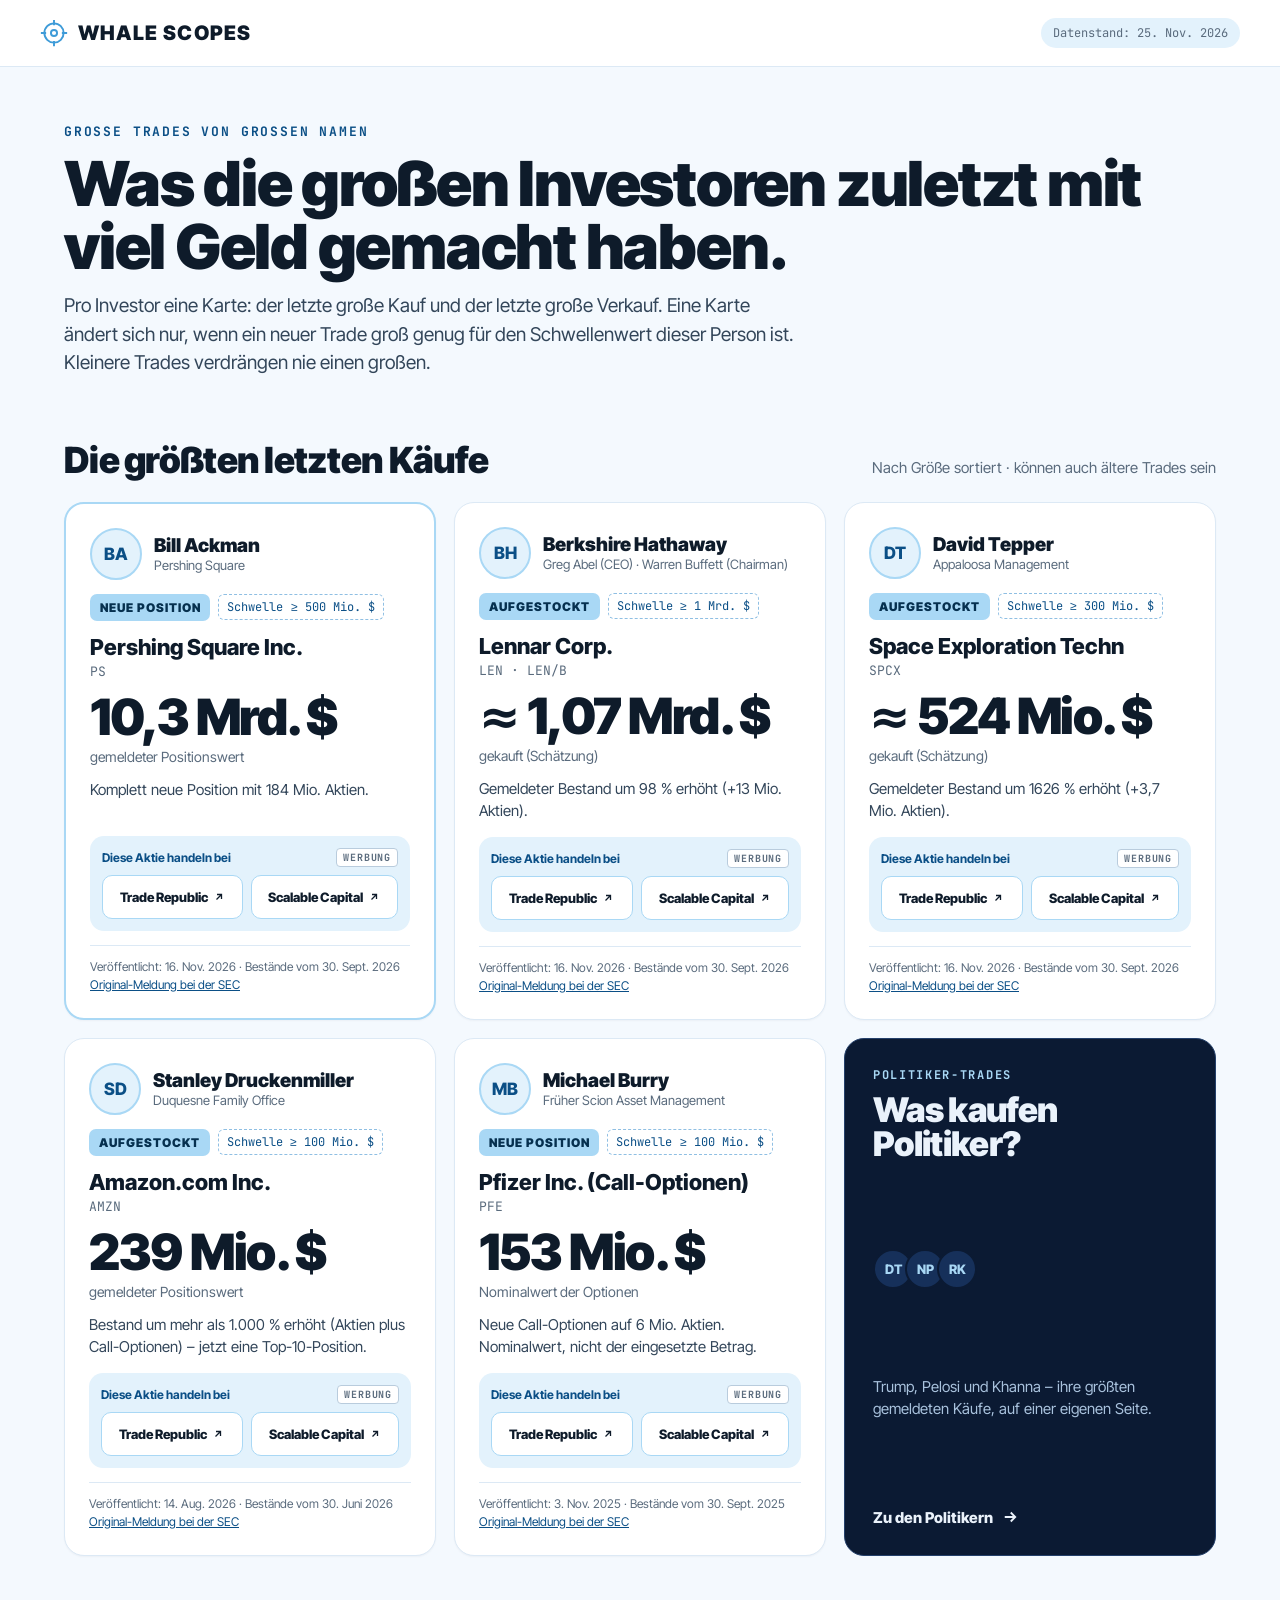
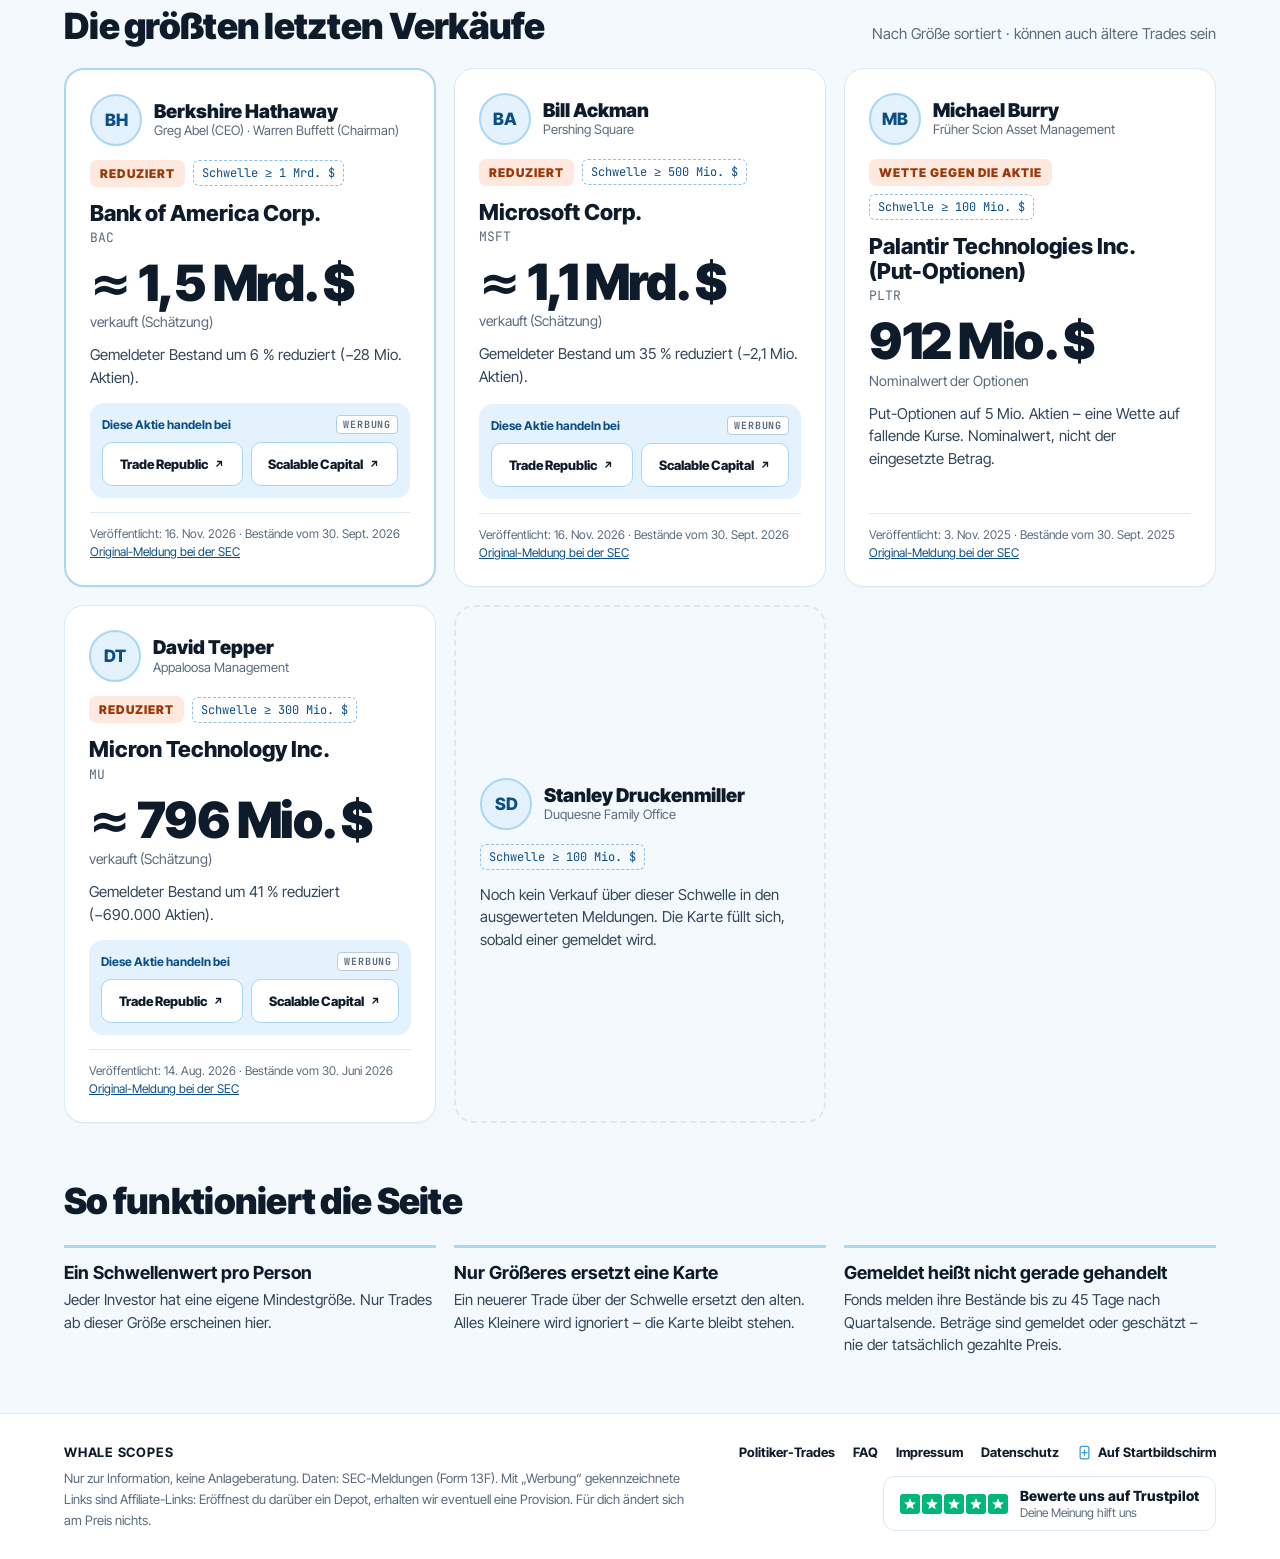
==== commit 0e3cafcc: "Merge pull request #14 from Whale-Scopes/startbildschirm Auf Startbildschirm anheften" ====
--- a/docs/index.html
+++ b/docs/index.html
@@ -25,6 +25,8 @@
 
 <link rel="icon" href="favicon.svg" type="image/svg+xml">
 <link rel="apple-touch-icon" href="apple-touch-icon.png">
+<link rel="manifest" href="manifest.webmanifest">
+<meta name="apple-mobile-web-app-title" content="Whale Scopes">
 <link rel="preload" href="fonts/inter-tight-latin-wght-normal.woff2" as="font" type="font/woff2" crossorigin>
 <link rel="stylesheet" href="styles.css">
 <!-- Besucherstatistik ohne Cookies (Umami, siehe Datenschutzerklärung) -->
@@ -306,7 +308,9 @@
       <a href="faq.html">FAQ</a>
       <a href="impressum.html">Impressum</a>
       <a href="datenschutz.html">Datenschutz</a>
+      <button type="button" id="pin-btn" class="pin-btn" data-umami-event="startbildschirm" hidden><svg viewBox="0 0 24 24" aria-hidden="true"><rect x="5" y="2" width="14" height="20" rx="3"/><path d="M12 8v8M8 12h8"/></svg>Auf Startbildschirm</button>
     </nav>
+      <p id="pin-hint" class="pin-hint" role="status" hidden></p>
       <a class="tp-badge" href="https://de.trustpilot.com/review/whale-scopes.com" target="_blank" rel="noopener">
         <span class="tp-stars" aria-hidden="true"><svg viewBox="0 0 24 24"><path d="M12 2l2.9 6.9 7.1.6-5.4 4.7 1.7 7-6.3-3.9-6.3 3.9 1.7-7L2 9.5l7.1-.6z"/></svg><svg viewBox="0 0 24 24"><path d="M12 2l2.9 6.9 7.1.6-5.4 4.7 1.7 7-6.3-3.9-6.3 3.9 1.7-7L2 9.5l7.1-.6z"/></svg><svg viewBox="0 0 24 24"><path d="M12 2l2.9 6.9 7.1.6-5.4 4.7 1.7 7-6.3-3.9-6.3 3.9 1.7-7L2 9.5l7.1-.6z"/></svg><svg viewBox="0 0 24 24"><path d="M12 2l2.9 6.9 7.1.6-5.4 4.7 1.7 7-6.3-3.9-6.3 3.9 1.7-7L2 9.5l7.1-.6z"/></svg><svg viewBox="0 0 24 24"><path d="M12 2l2.9 6.9 7.1.6-5.4 4.7 1.7 7-6.3-3.9-6.3 3.9 1.7-7L2 9.5l7.1-.6z"/></svg></span>
         <span class="tp-text"><strong>Bewerte uns auf Trustpilot</strong><small>Deine Meinung hilft uns</small></span>
@@ -341,5 +345,6 @@
 update();
 setInterval(update, RELOAD_MINUTES * 60 * 1000);
 </script>
+<script src="pin.js" defer></script>
 </body>
 </html>
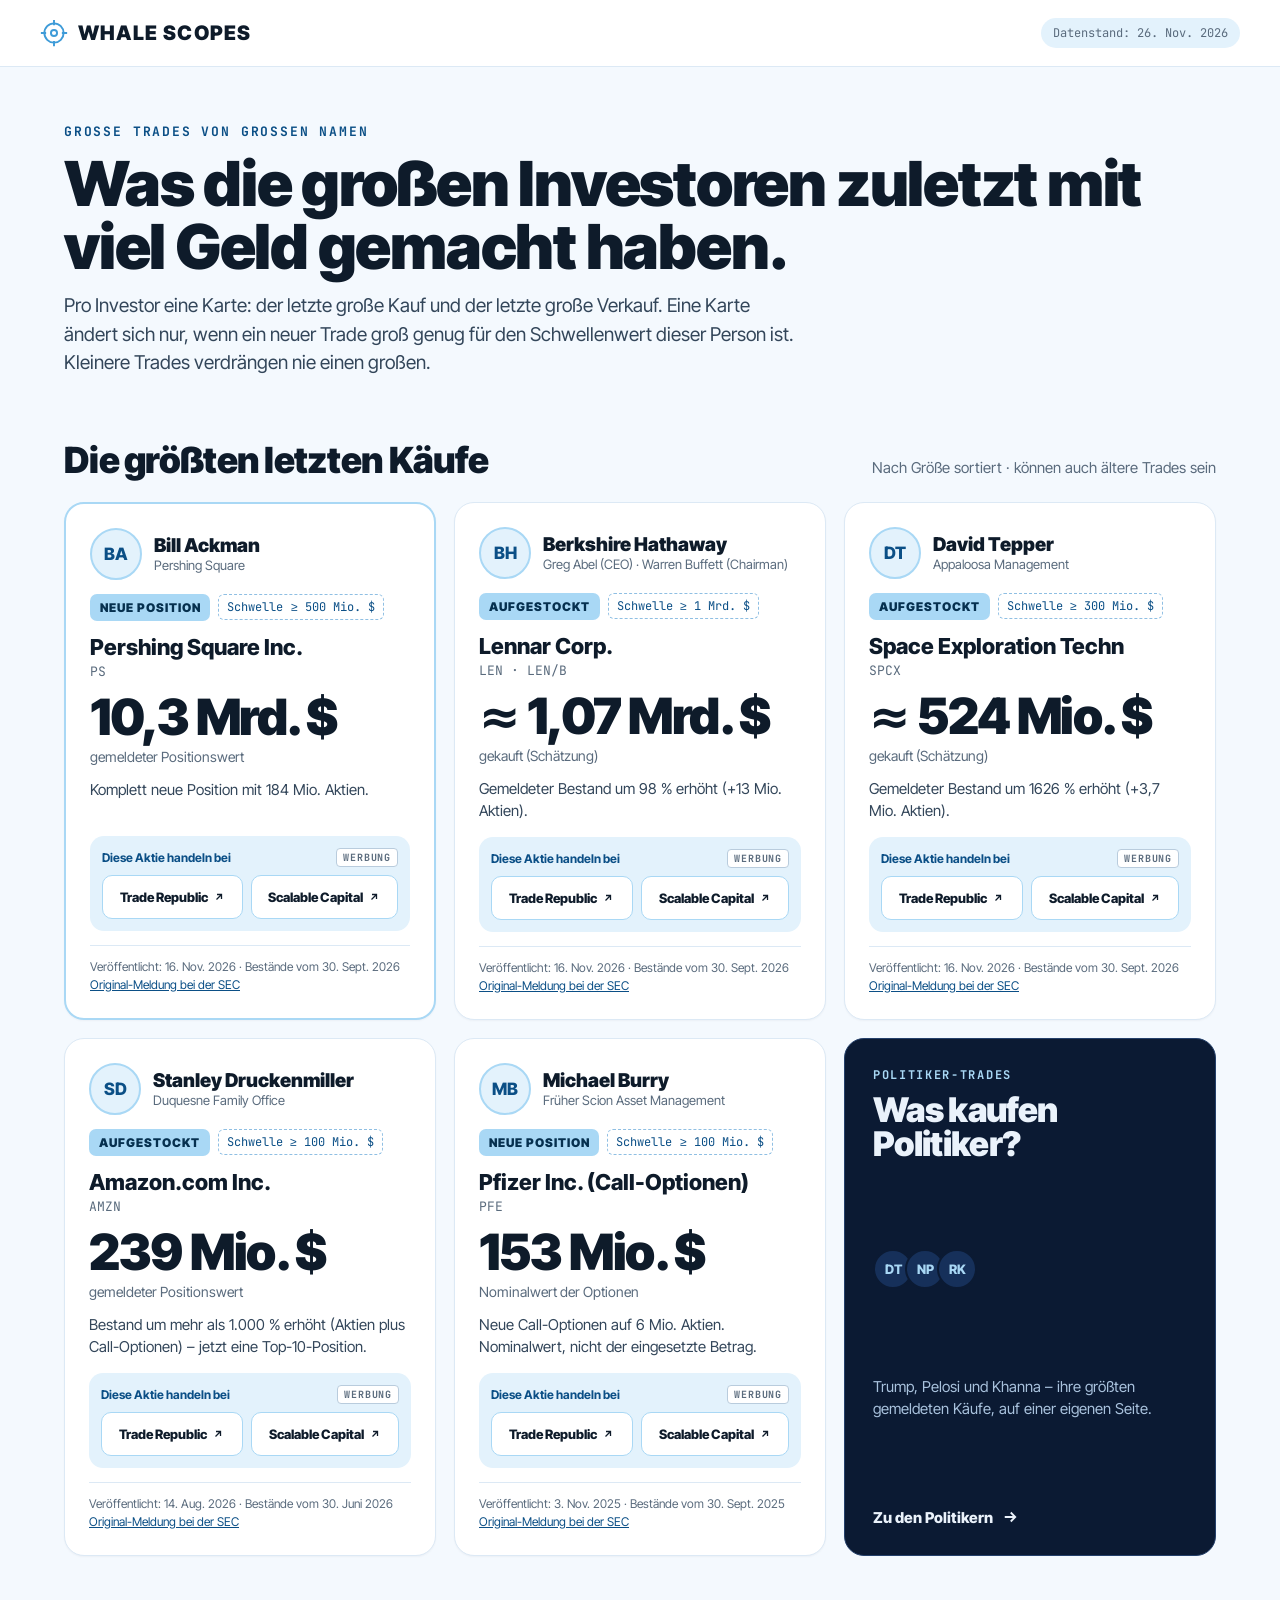
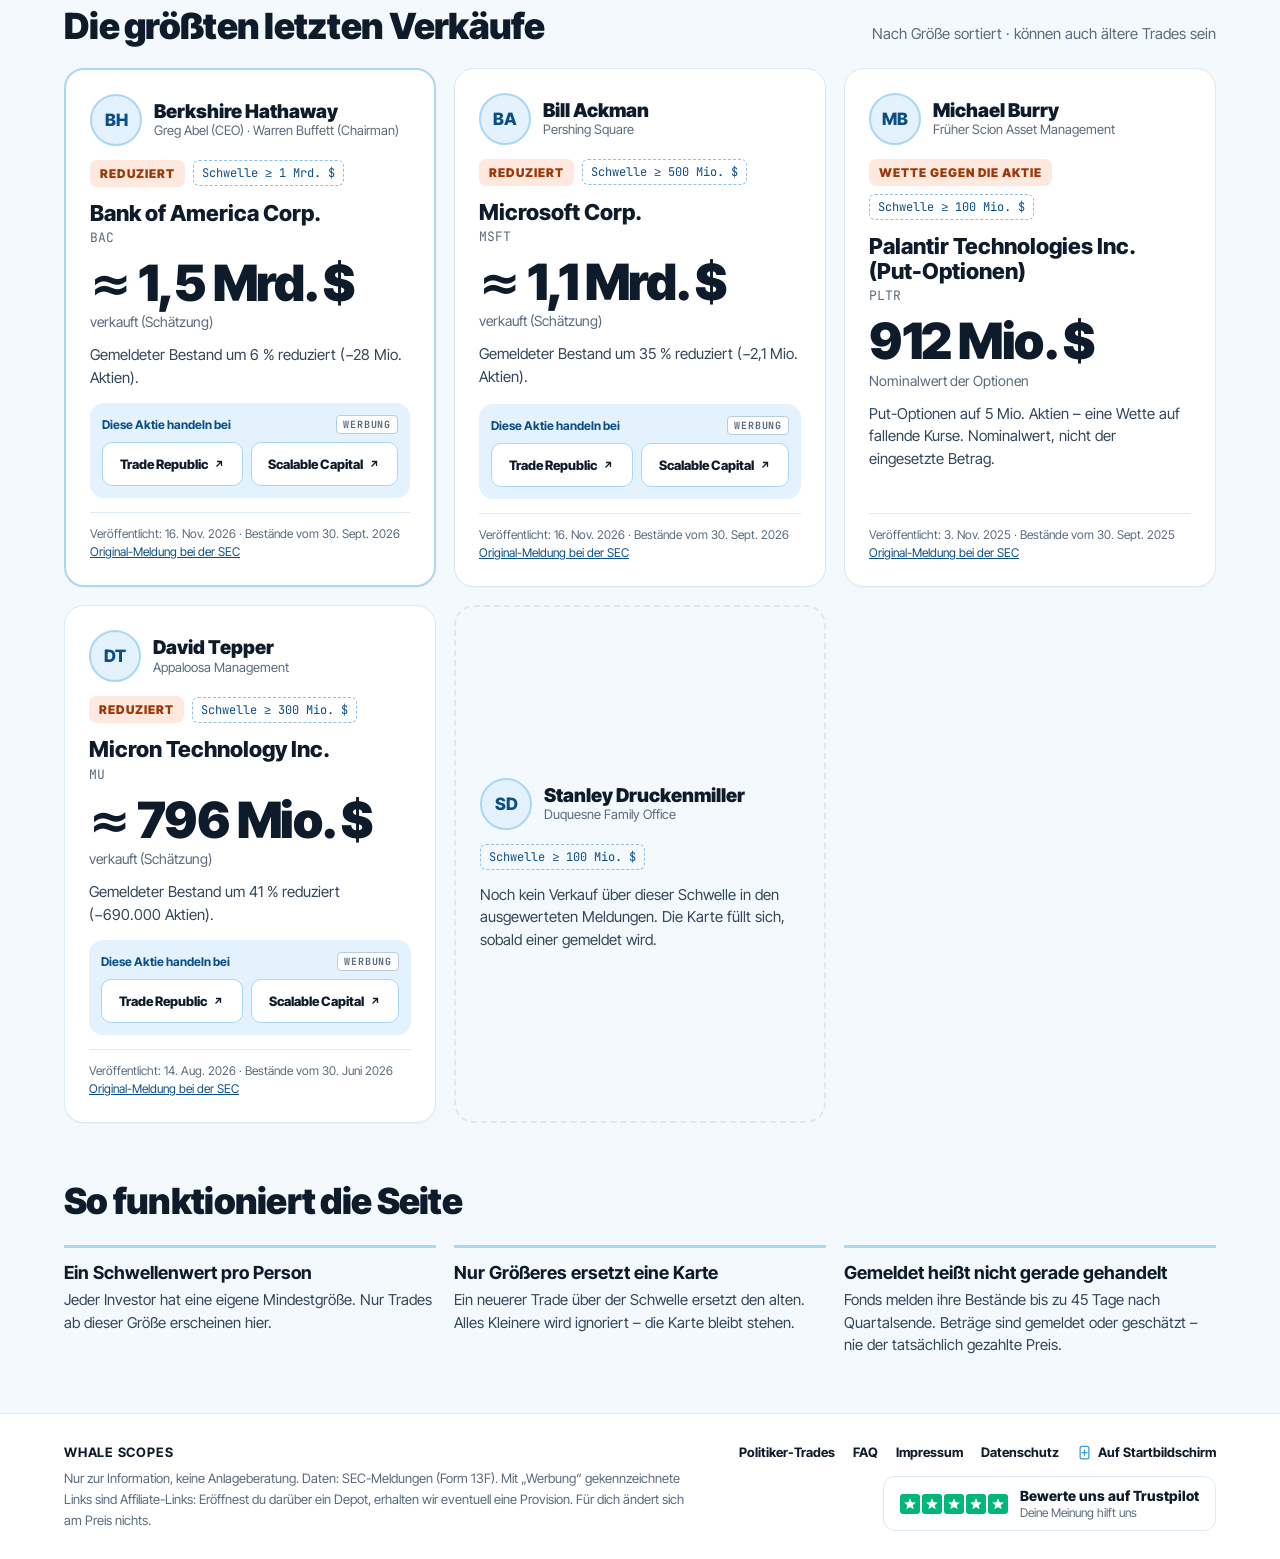
==== commit ea727b1a: "Update big moves" ====
--- a/docs/index.html
+++ b/docs/index.html
@@ -24,8 +24,8 @@
 <meta name="twitter:card" content="summary_large_image">
 
 <link rel="icon" href="favicon.svg" type="image/svg+xml">
-<link rel="apple-touch-icon" href="apple-touch-icon.png">
-<link rel="manifest" href="manifest.webmanifest">
+<link rel="apple-touch-icon" sizes="180x180" href="apple-touch-icon.png?v=2">
+<link rel="manifest" href="manifest.webmanifest?v=2">
 <meta name="apple-mobile-web-app-title" content="Whale Scopes">
 <link rel="preload" href="fonts/inter-tight-latin-wght-normal.woff2" as="font" type="font/woff2" crossorigin>
 <link rel="stylesheet" href="styles.css">
@@ -60,7 +60,7 @@
       <svg width="28" height="28" viewBox="0 0 32 32" fill="none" stroke-width="2.2" aria-hidden="true"><circle cx="16" cy="16" r="11"/><circle cx="16" cy="16" r="3.5"/><path d="M16 1v6M16 25v6M1 16h6M25 16h6"/></svg>
       WHALE SCOPES
     </a>
-    <span class="status" id="status" role="status"><!-- PRERENDER:status -->Zuletzt geprüft: 25. Nov. 2026<!-- /PRERENDER:status --></span>
+    <span class="status" id="status" role="status"><!-- PRERENDER:status -->Zuletzt geprüft: 26. Nov. 2026<!-- /PRERENDER:status --></span>
   </div>
 </header>
 
@@ -303,6 +303,11 @@
       <p class="disclaimer" style="margin:6px 0 0">Nur zur Information, keine Anlageberatung. Daten: SEC-Meldungen (Form 13F). Mit „Werbung“ gekennzeichnete Links sind Affiliate-Links: Eröffnest du darüber ein Depot, erhalten wir eventuell eine Provision. Für dich ändert sich am Preis nichts.</p>
     </div>
     <div class="foot-right">
+      <button type="button" class="pin-card" data-umami-event="startbildschirm" hidden>
+        <img src="icon-192.png?v=2" alt="" width="46" height="46">
+        <span class="pin-card-text"><strong>Whale Scopes als App</strong><small>Immer auf dem neuesten Stand</small></span>
+        <span class="pin-card-cta">Hinzufügen</span>
+      </button>
       <nav class="foot-links" aria-label="Rechtliches">
       <a href="politiker.html">Politiker-Trades</a>
       <a href="faq.html">FAQ</a>
--- a/docs/styles.css
+++ b/docs/styles.css
@@ -262,3 +262,19 @@
   .status { font-size: 8px; padding: 4px 6px; }
   .logo { font-size: 13px; }
 }
+
+/* Handy: App-Karte statt Text-Link, aufgeräumte Footer-Links (Laptop bleibt unverändert) */
+.pin-card { display: none; }
+@media (max-width: 640px) {
+  .foot-right { width: 100%; }
+  .pin-card:not([hidden]) { display: flex; align-items: center; gap: 12px; width: 100%; padding: 12px; border: 1px solid var(--line); border-radius: 16px; background: var(--card); color: var(--text); font: inherit; text-align: left; cursor: pointer; box-shadow: var(--shadow); order: 0; }
+  .pin-card img { width: 46px; height: 46px; border-radius: 11px; flex: none; box-shadow: 0 1px 3px rgba(6,48,79,.18); }
+  .pin-card-text { display: flex; flex-direction: column; flex: 1; min-width: 0; line-height: 1.3; }
+  .pin-card-text strong { font-size: 15px; }
+  .pin-card-text small { font-size: 13px; color: var(--muted); }
+  .pin-card-cta { flex: none; padding: 8px 14px; border-radius: 999px; background: var(--baby); color: #06304F; font-size: 13px; font-weight: 800; }
+  .pin-hint { order: 1; margin: -4px 0 0; max-width: none; width: 100%; box-sizing: border-box; }
+  .foot-links { order: 2; display: grid; grid-template-columns: 1fr 1fr; gap: 10px 16px; width: 100%; font-size: 14px; }
+  .foot-links .pin-btn { display: none; }
+  .tp-badge { order: 3; }
+}
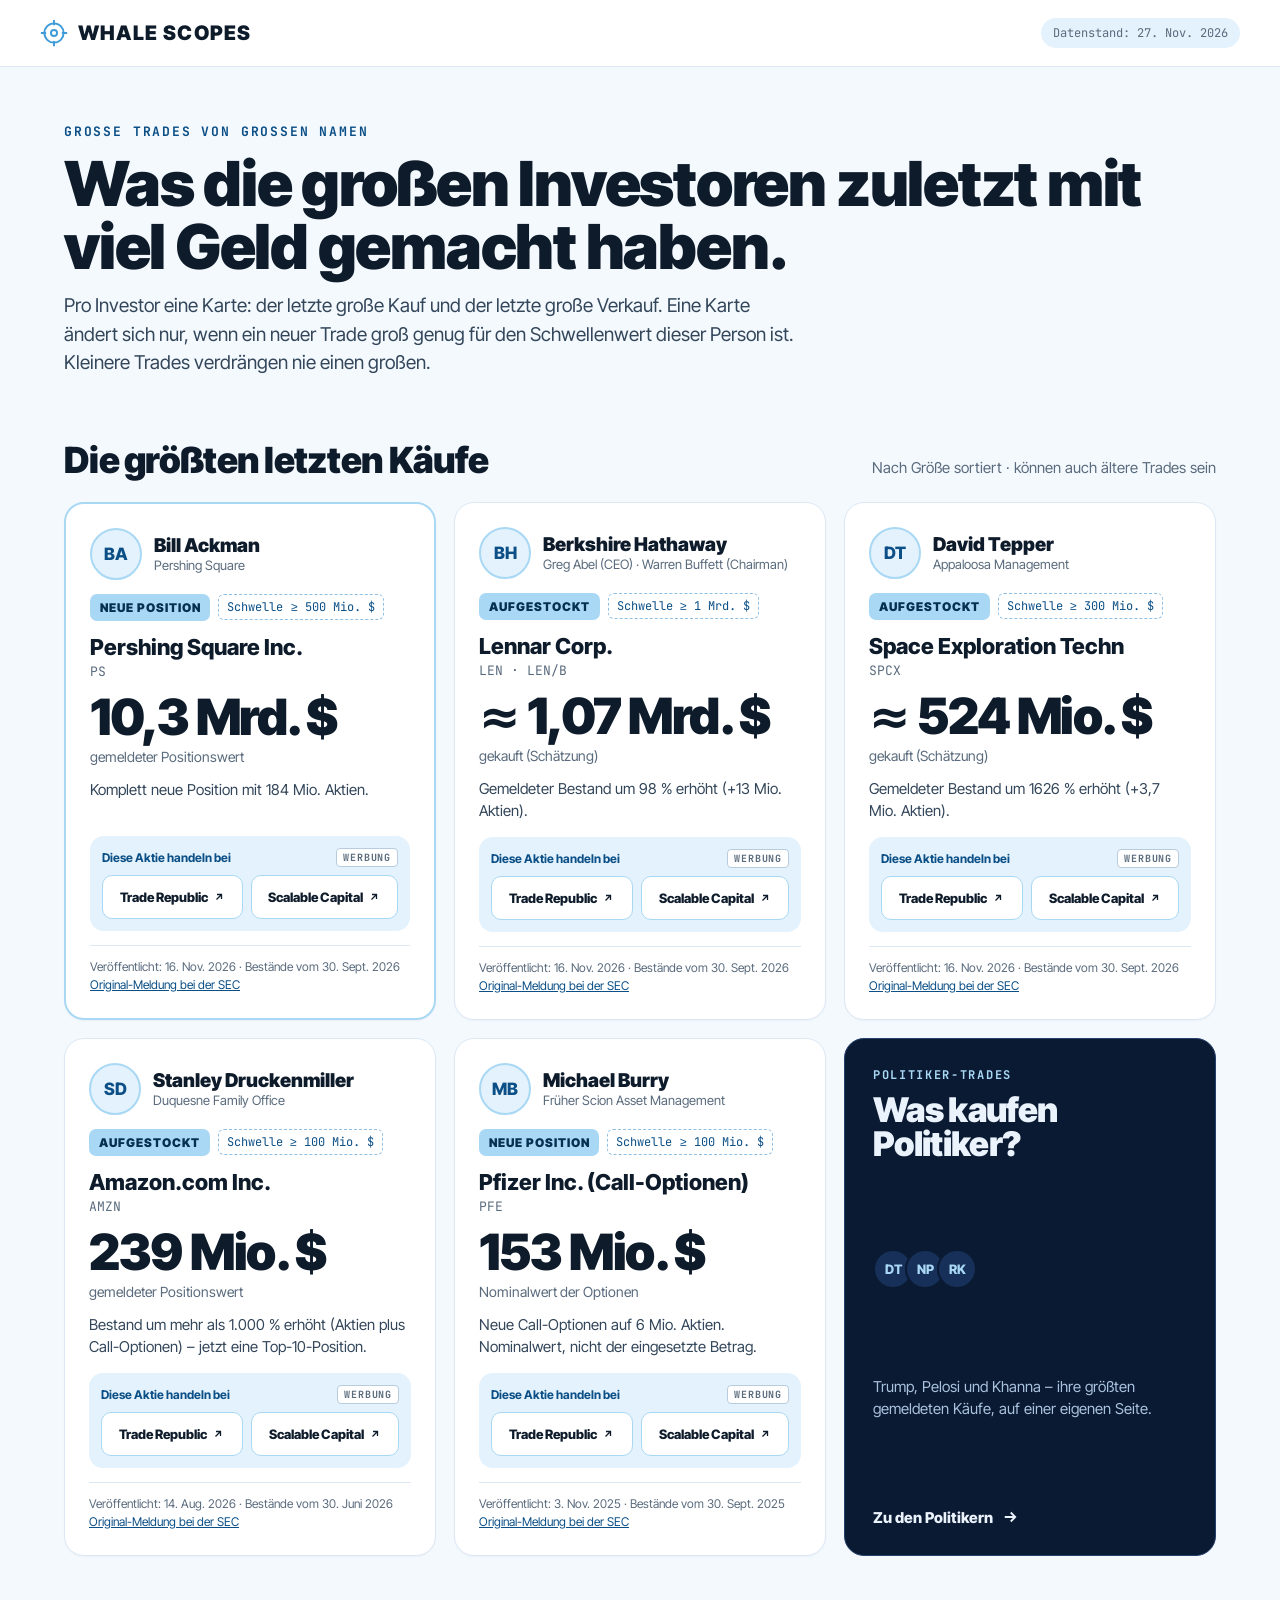
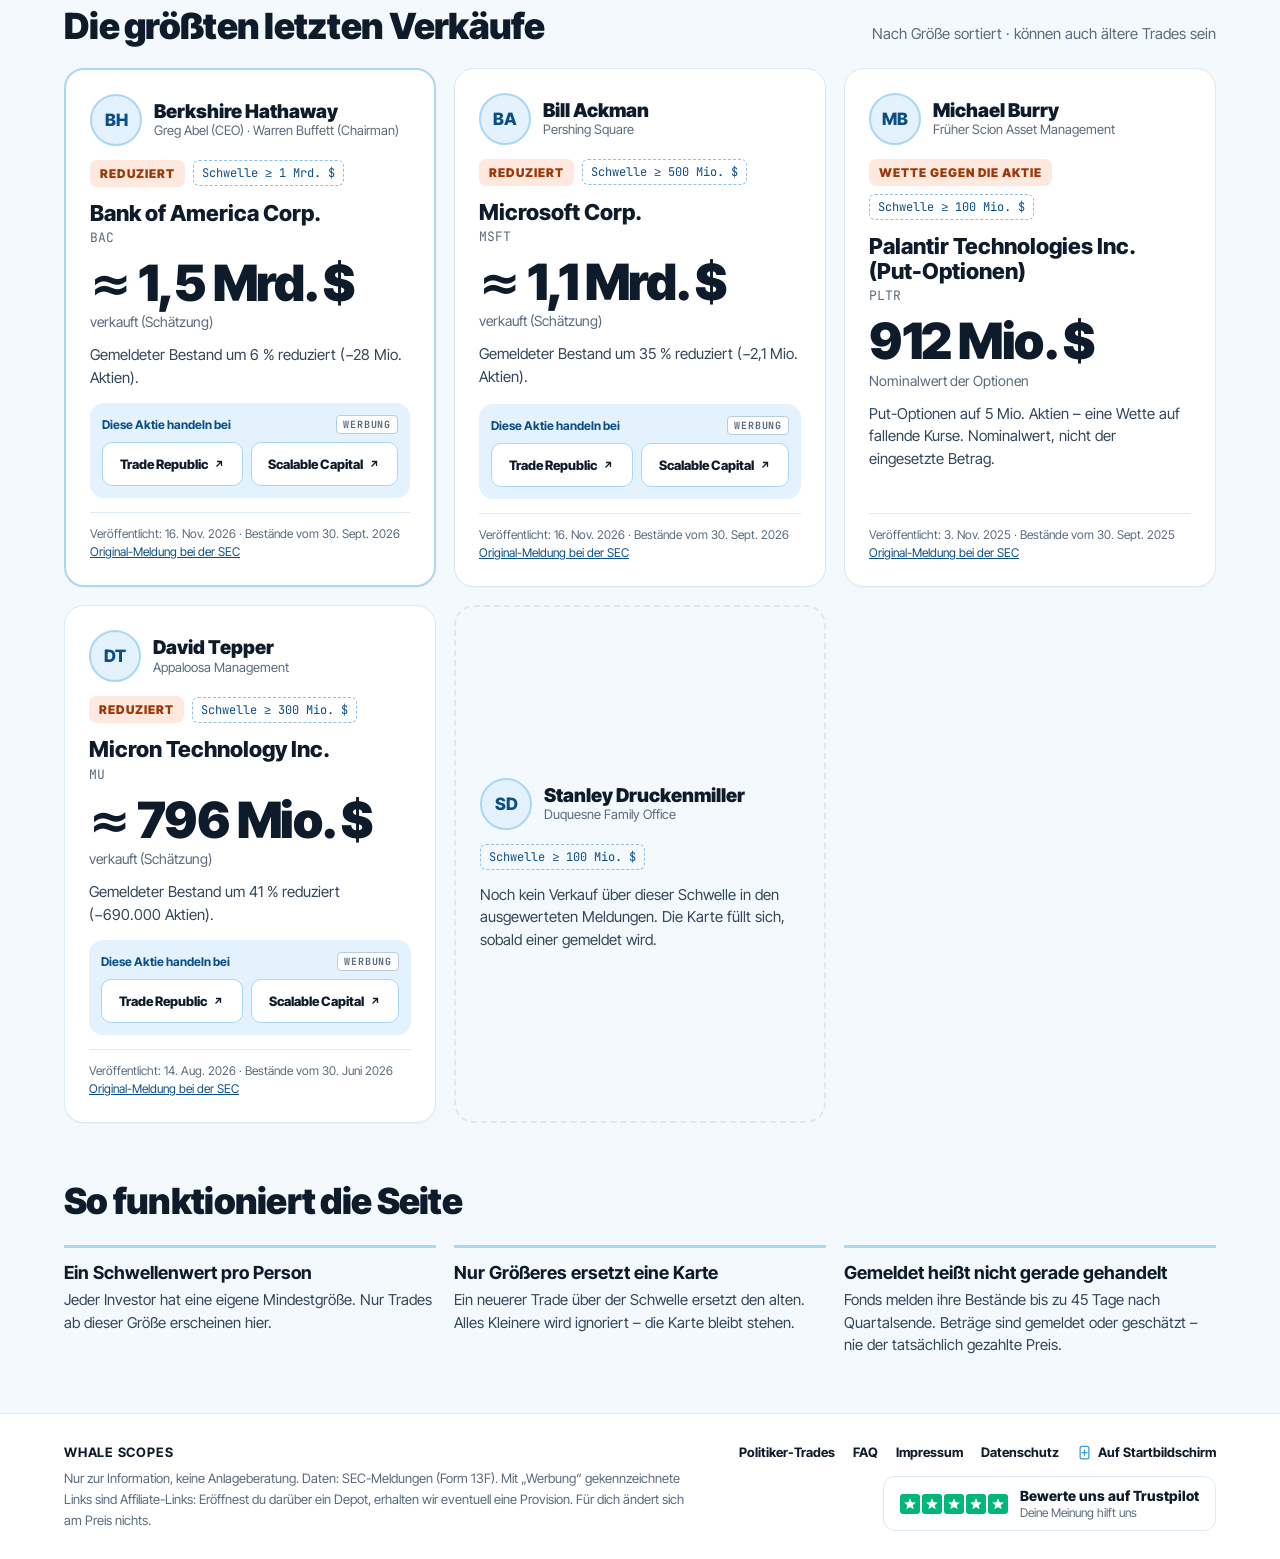
==== commit b984b245: "Update big moves" ====
--- a/docs/index.html
+++ b/docs/index.html
@@ -60,7 +60,7 @@
       <svg width="28" height="28" viewBox="0 0 32 32" fill="none" stroke-width="2.2" aria-hidden="true"><circle cx="16" cy="16" r="11"/><circle cx="16" cy="16" r="3.5"/><path d="M16 1v6M16 25v6M1 16h6M25 16h6"/></svg>
       WHALE SCOPES
     </a>
-    <span class="status" id="status" role="status"><!-- PRERENDER:status -->Zuletzt geprüft: 26. Nov. 2026<!-- /PRERENDER:status --></span>
+    <span class="status" id="status" role="status"><!-- PRERENDER:status -->Zuletzt geprüft: 27. Nov. 2026<!-- /PRERENDER:status --></span>
   </div>
 </header>
 
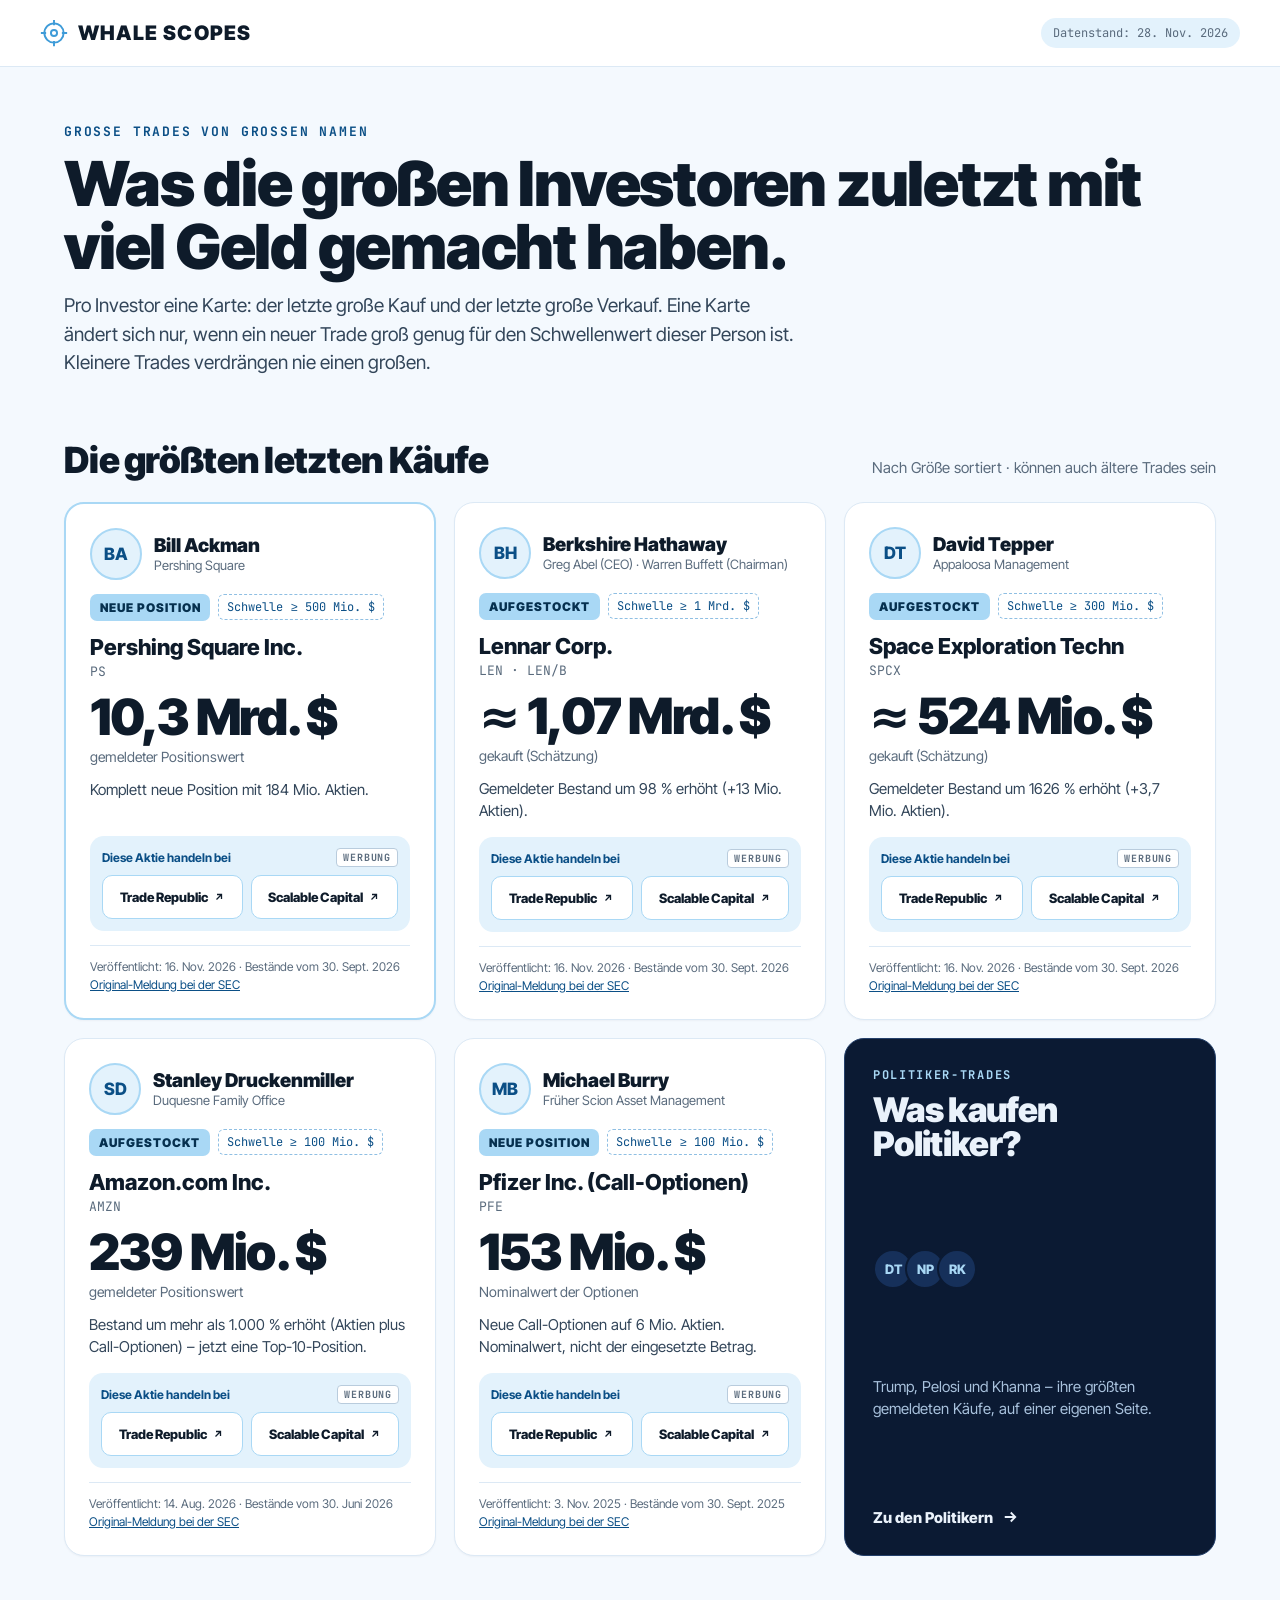
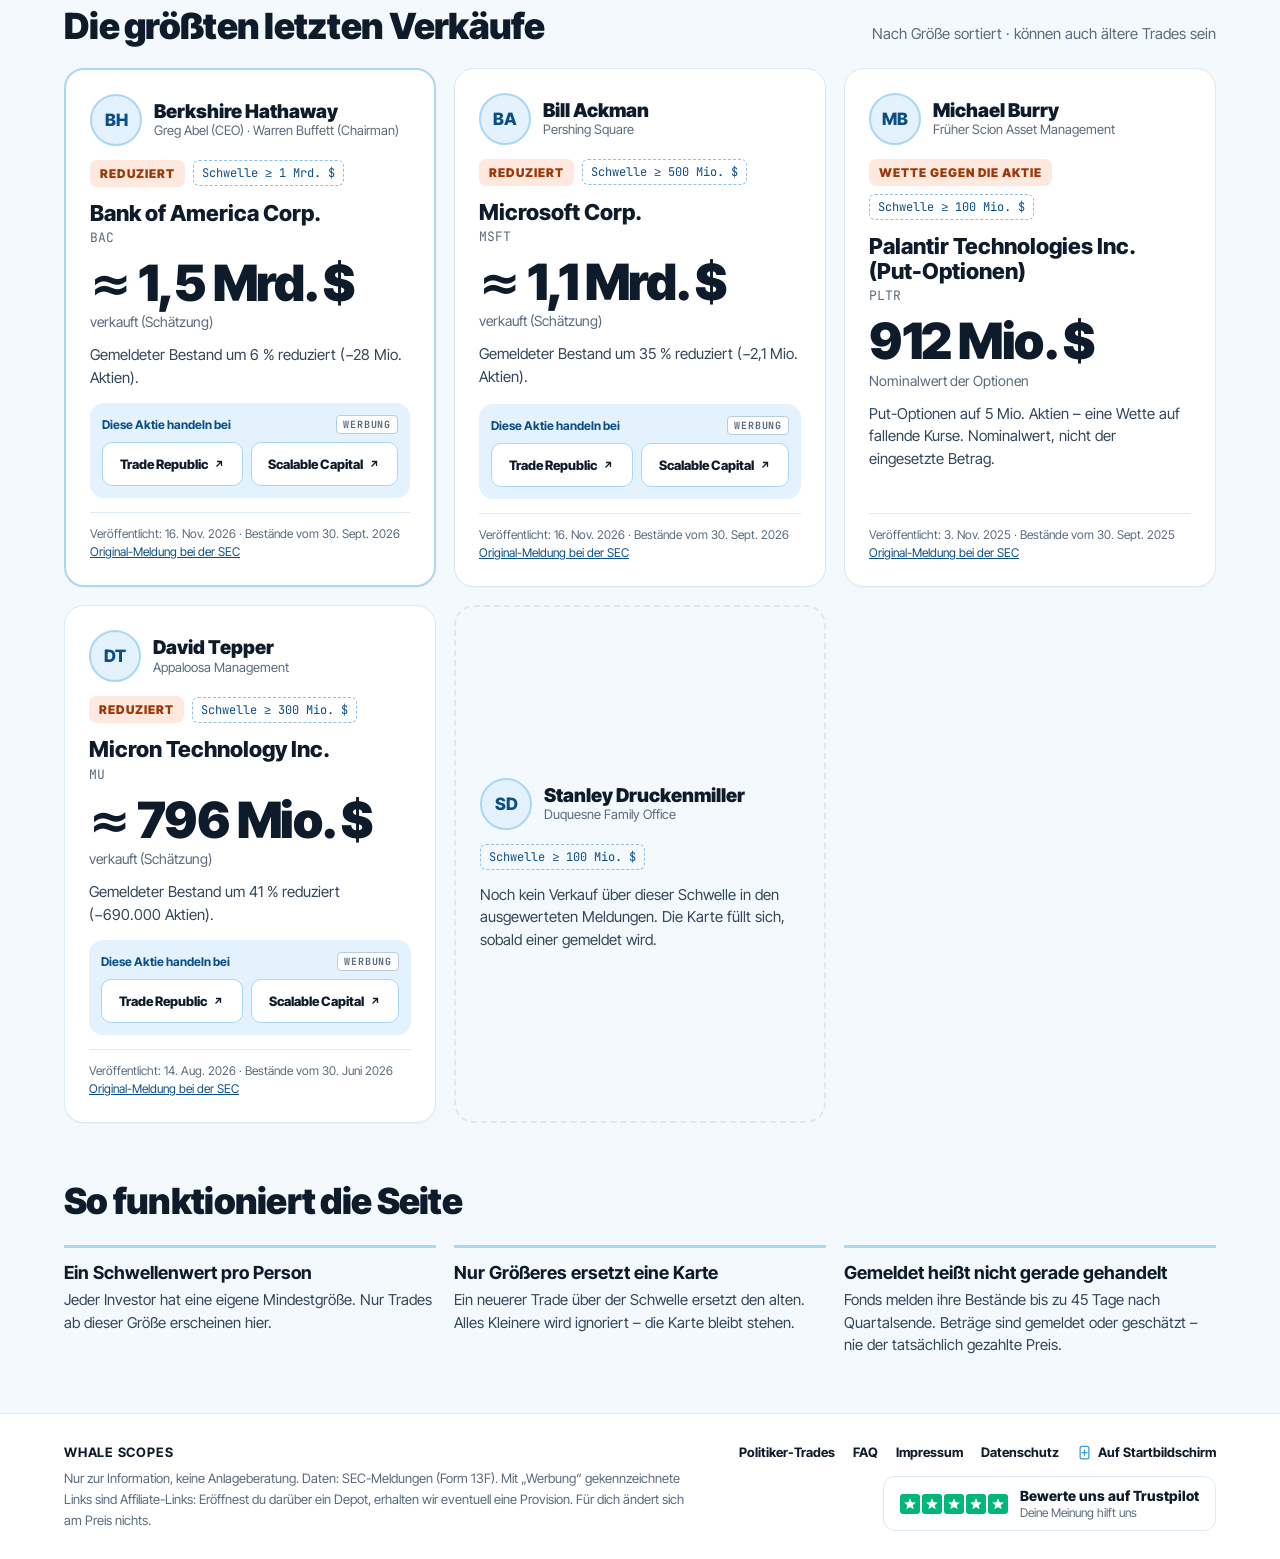
==== commit a070501d: "Update big moves" ====
--- a/docs/index.html
+++ b/docs/index.html
@@ -60,7 +60,7 @@
       <svg width="28" height="28" viewBox="0 0 32 32" fill="none" stroke-width="2.2" aria-hidden="true"><circle cx="16" cy="16" r="11"/><circle cx="16" cy="16" r="3.5"/><path d="M16 1v6M16 25v6M1 16h6M25 16h6"/></svg>
       WHALE SCOPES
     </a>
-    <span class="status" id="status" role="status"><!-- PRERENDER:status -->Zuletzt geprüft: 27. Nov. 2026<!-- /PRERENDER:status --></span>
+    <span class="status" id="status" role="status"><!-- PRERENDER:status -->Zuletzt geprüft: 28. Nov. 2026<!-- /PRERENDER:status --></span>
   </div>
 </header>
 
